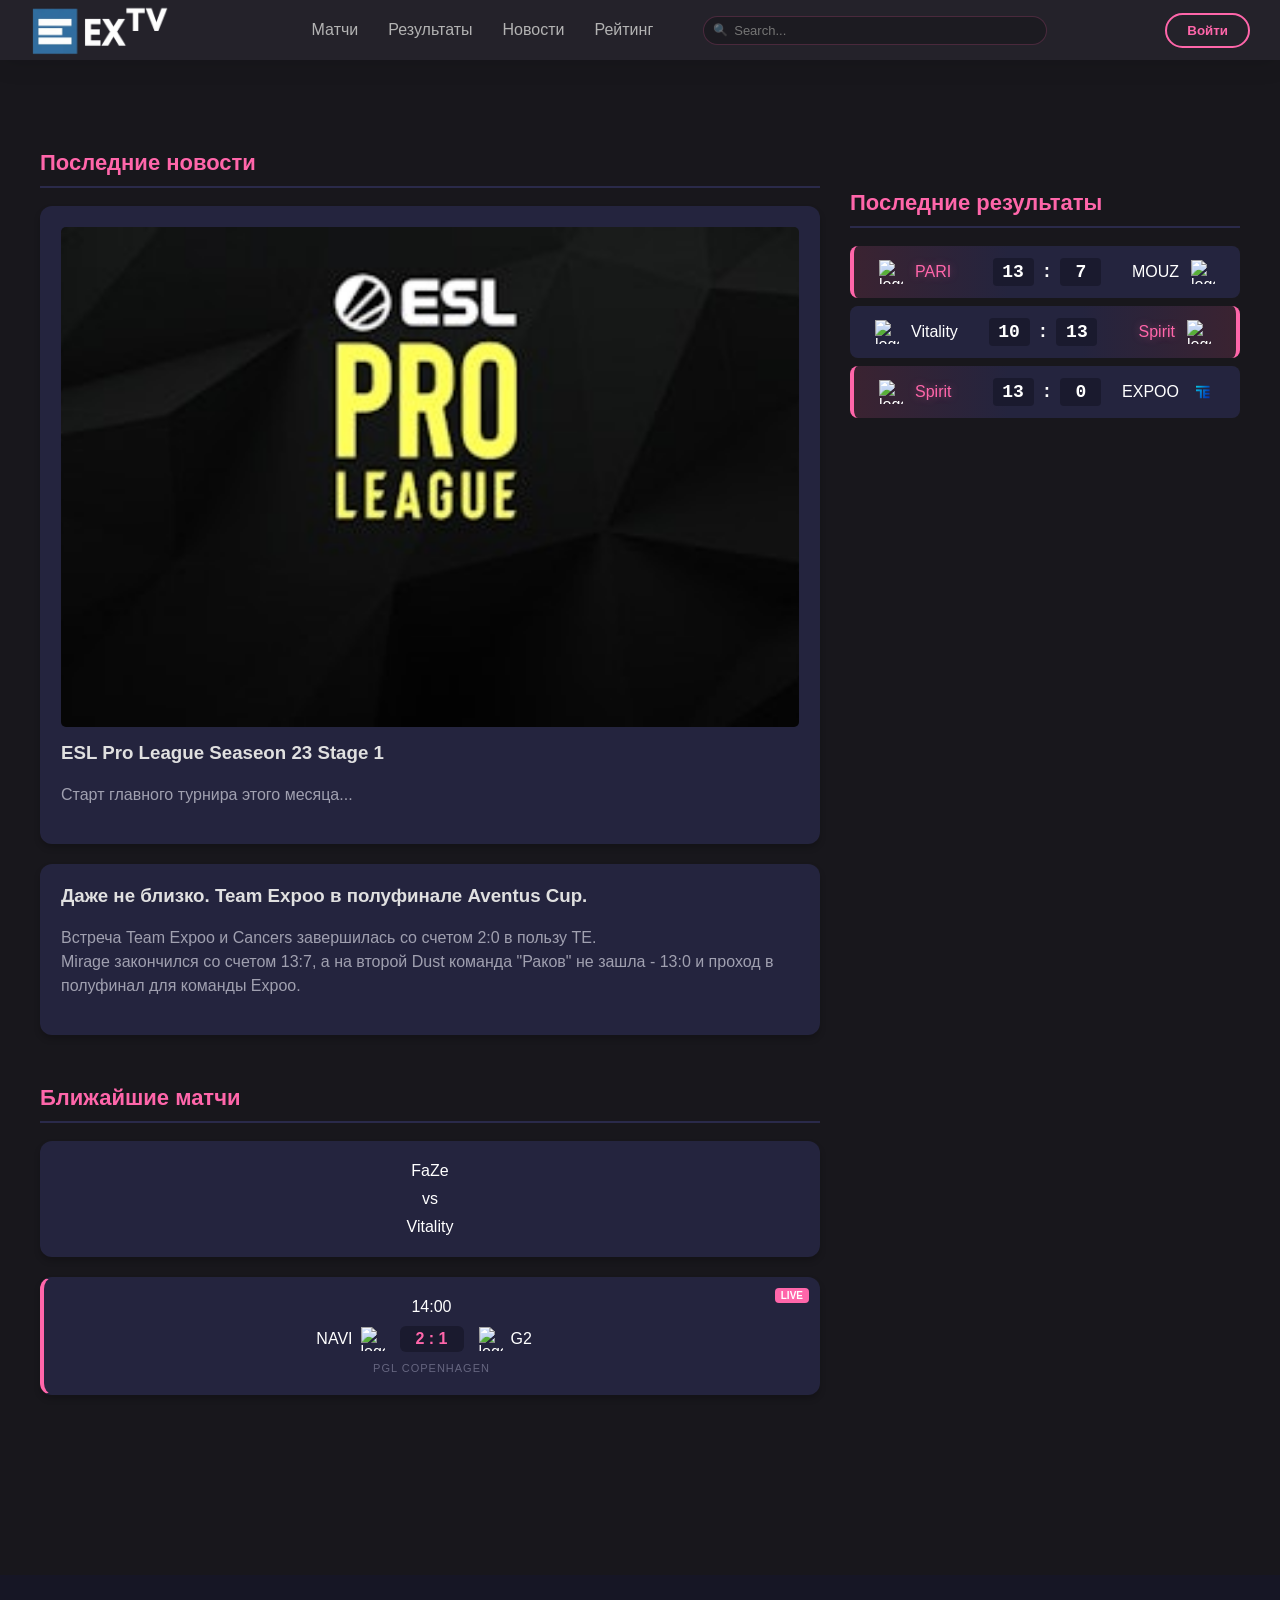
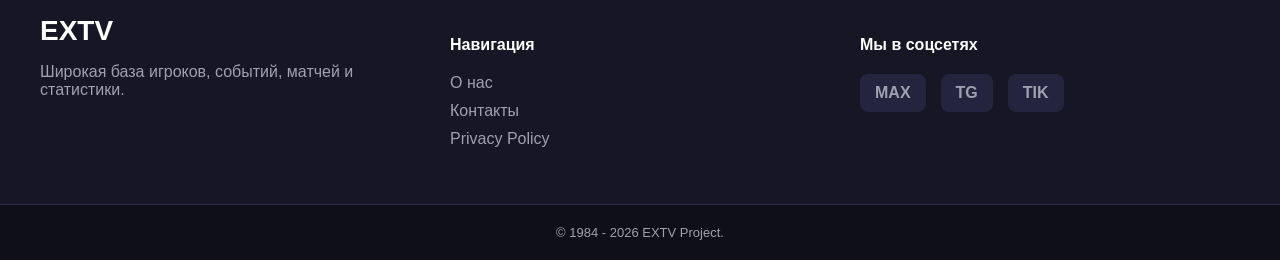
==== index.html @ c011b6b9 "Add files via upload" ====
<!DOCTYPE html>
<html lang="ru">
<head>
    <meta charset="UTF-8">
    <title>EXTV</title>
    <link rel="stylesheet" href="style.css">
    <link rel="shortcut icon" href="images/logo2.png" type="image/x-icon">
</head>
<body>

    <header class="header">
    <div class="header-logo">
        <a href="index.html"><img src="images/logowhite.png" alt="EXTV"></a>
    </div>

    <nav class="header-nav">
        <a href="matches.html">Матчи</a>
        <a href="results.html">Результаты</a>
        <a href="index.html">Новости</a>
        <a href="ranking.html">Рейтинг</a>
        
        <div class="header-search">
            <input type="text" placeholder="Search..." id="globalSearch">
            <span class="search-icon">🔍</span>
        </div>
    </nav>

    <div class="header-profile">
        <button class="login-btn">Войти</button>
    </div>
</header>

    <main class="main-grid">
        
        <section class="content-left">
            <h2>Последние новости</h2>
            
            <div class="news-card">
                <div class="news-image-container">
                    <img src="images/epl23.png" alt="news" class="news-img">
                </div>
                <div class="news-content">
                    <h3>ESL Pro League Seaseon 23 Stage 1</h3> 
                    <p>Старт главного турнира этого месяца...</p>
                </div>
            </div>
            
            <div class="news-card">
                <h3>Даже не близко. Team Expoo в полуфинале Aventus Cup.</h3>
                <p>Встреча Team Expoo и Cancers завершилась со счетом 2:0 в пользу TE. <br>
                    Mirage закончился со счетом 13:7, а на второй Dust команда "Раков" не зашла - 13:0 и проход в полуфинал для команды Expoo.
                </p>
                
            </div>
        </section>

        <section class="results-section">
    <h2>Последние результаты</h2>

    <div class="result-row win-left"> <div class="result-team left">
            <img src="https://img-cdn.hltv.org/teamlogo/MFcDe-M8wfGOUU6x4sRELR.png?ixlib=java-2.1.0&w=100&s=dccd3a3351064dd1ab9afebbed8443a9" alt="logo">
            <span class="team-name">PARI</span>
        </div>

        <div class="result-score">
            <span class="score-box">13</span>
            <span class="score-separator">:</span>
            <span class="score-box">7</span>
        </div>

        <div class="result-team right">
            <span class="team-name">MOUZ</span>
            <img src="https://img-cdn.hltv.org/teamlogo/IejtXpquZnE8KqYPB1LNKw.svg?ixlib=java-2.1.0&s=7fd33b8def053fbfd8fdbb58e3bdcd3c" alt="logo">
        </div>
    </div>

    <div class="result-row win-right">
        <div class="result-team left">
            <img src="https://img-cdn.hltv.org/teamlogo/yeXBldn9w8LZCgdElAenPs.png?ixlib=java-2.1.0&w=100&s=a0731380d1075205aadb30905a49da55" alt="logo">
            <span class="team-name">Vitality</span>
        </div>

        <div class="result-score">
            <span class="score-box">10</span>
            <span class="score-separator">:</span>
            <span class="score-box">13</span>
        </div>

        <div class="result-team right">
            <span class="team-name">Spirit</span>
            <img src="https://img-cdn.hltv.org/teamlogo/ywdn4tmAvXfllLeV2SkkvF.png?ixlib=java-2.1.0&w=100&s=e441b77b1cafbca20ba9f667caca56f4" alt="logo">
        </div>
    </div>

    <div class="result-row win-left"> <div class="result-team left">
            <img src="https://img-cdn.hltv.org/teamlogo/ywdn4tmAvXfllLeV2SkkvF.png?ixlib=java-2.1.0&w=100&s=e441b77b1cafbca20ba9f667caca56f4" alt="logo">
            <span class="team-name">Spirit</span>
        </div>

        <div class="result-score">
            <span class="score-box">13</span>
            <span class="score-separator">:</span>
            <span class="score-box">0</span>
        </div>

        <div class="result-team right">
            <span class="team-name">EXPOO</span>
            <img src="images/expoologo.png" alt="logo">
        </div>
    </div>

        </section>

        <aside class="content-right">
            <h2>Ближайшие матчи</h2>
            
            <div class="match-card">
                <span>FaZe</span>  
                 vs 
                <span>Vitality</span> 
            </div>
            
            <div class="match-card live"> <div class="match-time">14:00</div>
    
    <div class="match-teams">
        <div class="team">
            <span class="team-name">NAVI</span>
            <img src="https://img-cdn.hltv.org/teamlogo/9iMirAi7ArBLNU8p3kqUTZ.svg?ixlib=java-2.1.0&s=4dd8635be16122656093ae9884675d0c" alt="logo"> </div>
        
        <div class="match-score">
            <span>2</span> : <span>1</span>
        </div>
        
        <div class="team">
            <img src="https://img-cdn.hltv.org/teamlogo/zFLwAELOD15BjJSDMMNBWQ.png?ixlib=java-2.1.0&w=100&s=88aeba1564bc27de69fb2302e47e1a7c" alt="logo">
            <span class="team-name">G2</span>
        </div>
    </div>

                <div class="match-event">PGL Copenhagen</div>
            </div>
        </aside>

    </main>

    <footer class="footer">
    <div class="footer-content">
        <div class="footer-section">
            <div class="footer-logo">EXTV</div>
            <p>Широкая база игроков, событий, матчей и статистики.</p>
        </div>

        <div class="footer-section">
            <h4>Навигация</h4>
            <ul>
                <li><a href="#">О нас</a></li>
                <li><a href="#">Контакты</a></li>
                <li><a href="#">Privacy Policy</a></li>
            </ul>
        </div>

        <div class="footer-section">
            <h4>Мы в соцсетях</h4>
            <div class="social-icons">
                <a href="#" class="social-link">MAX</a>
                <a href="https://t.me/ExpooTeam" class="social-link">TG</a>
                <a href="#" class="social-link">TIK</a>
            </div>
        </div>
    </div>

    <div class="footer-bottom">
        &copy; 1984 - 2026 EXTV Project.
    </div>
    </footer>

    <div class="modal-overlay" id="modalOverlay">
        <div class="modal-card">
            <button class="close-modal" id="closeModal">&times;</button>
            <input type="text" placeholder="Логин">
            <input type="password" placeholder="Пароль">
            <button class="login-submit">Войти</button>
        </div>
    </div>

<script src="script.js"></script>
</body>
</html>
---- style.css ----
/* ===================================== */
/* =============== BASE ================ */
/* ===================================== */

body {
    margin: 0;
    font-family: 'Segoe UI', Tahoma, Geneva, Verdana, sans-serif;
    background-color: #18171C; /* Темно-синий/фиолетовый фон */
    color: white;
}

/* ===================================== */
/* ============== LAYOUT ============== */
/* ===================================== */

.header {
    display: flex; /* Говорим: "Выстрой все элементы внутри в один ряд!" */
    justify-content: space-between; /* Говорим: "Растолкай элементы по краям!" (Лого - влево, Навигация - по центру, Профиль - вправо) */
    align-items: center; /* Центрируем элементы по вертикали, чтобы они не прыгали вверх-вниз */
    background-color: #24222A; /* Цвет самой шапки */
    height: 60px; /* Высота шапки */
    padding: 0 30px; /* Внутренние отступы (padding): 0 сверху/снизу, 30px слева/справа */
    box-shadow: 0 4px 25px rgba(0, 0, 0, 0.1); /* Легкая тень снизу для объема */
    position: sticky;
    top: 0;
    z-index: 1000;
    backdrop-filter: blur(10px);
}


/* ===================================== */
/* ============ COMPONENTS ============ */
/* ===================================== */


/* ===================================== */
/* ============= ANIMATIONS =========== */
/* ===================================== */


/* ===================================== */
/* ============ RESPONSIVE ============ */
/* ===================================== */








a {
    text-decoration: none;
}

/* 2. МАГИЯ FLEXBOX ДЛЯ ШАПКИ */


/* 3. Оформление логотипа */
.header-logo {
    font-size: 24px;
    font-weight: bold;
    color: #ff66aa; /* Яркий акцентный цвет, похожий на розовый в osu! */
    cursor: pointer;
}

.header-logo img {
    height: 50px;
    width: auto;
    margin-top: 5px;
}

/* 4. Настраиваем навигацию (ссылки) */
.header-nav {
    display: flex; /* Снова применяем flex, чтобы ссылки встали в ровный ряд */
    gap: 40px; /* gap - потрясающее свойство! Оно задает точное расстояние между элементами */
}

.header-nav a {
    color: #b3b3b3;
    text-decoration: none; /* Убираем подчеркивание */
    font-weight: 500;
    transition: color 0.2s; /* Плавное изменение цвета при наведении */
}

.header-nav a:hover {
    color: white; /* При наведении ссылка становится белой */
}

/* 5. Кнопка входа */
.login-btn {
    background-color: transparent;
    border: 2px solid #ff66aa;
    color: #ff66aa;
    padding: 8px 20px;
    border-radius: 20px; /* Скругляем углы как в osu! */
    font-weight: bold;
    cursor: pointer;
    transition: 0.2s;
}

.login-btn:hover {
    background-color: #ff66aa;
    color: white;
}

/* 1. Настройка глобального контейнера */
.main-grid {
    max-width: 1200px; /* Ограничиваем максимальную ширину сайта, чтобы он не растягивался на огромных мониторах */
    margin: 40px auto; /* 40px отступ сверху и снизу. Значение 'auto' по бокам центрирует весь наш контент на экране! */
    padding: 0 20px; /* Отступы по бокам, чтобы на телефонах текст не прилипал к краям экрана */
    
    /* Включаем GRID */
    display: grid;
    grid-template-columns: 2fr 1fr; /* Левая колонка занимает 2 части пространства, правая - 1 часть */
    gap: 30px; /* Расстояние между колонками */
}

/* 2. Оформление заголовков секций */
h2 {
    color: #ff66aa; /* Тот же цвет, что и в логотипе */
    margin-top: 0;
    border-bottom: 2px solid #2a2a4a; /* Линия под заголовком для красоты */
    padding-bottom: 10px;
    font-size: 22px;
}

/* 3. Оформление карточек в стиле osu! (темные плашки со скругленными углами) */
.news-card, .match-card {
    background-color: #24243e; /* Цвет карточки чуть светлее, чем фон всего сайта */
    border-radius: 12px; /* Приятные скругленные углы */
    padding: 20px;
    margin-bottom: 20px; /* Отступ между карточками */
    box-shadow: 0 4px 6px rgba(0, 0, 0, 0.2); /* Легкая тень для глубины */
    transition: transform 0.2s ease; /* Плавная анимация */
}

/* 4. Эффект при наведении курсора */
.news-card:hover, .match-card:hover {
    transform: translateY(-5px); /* При наведении мышки карточка чуть-чуть "всплывает" вверх */
    background-color: #2a2a4a; /* И становится чуточку светлее */
}

/* 5. Убираем лишние отступы у текста внутри карточек */
.news-card h3 {
    margin-top: 0;
    color: #e0e0e0;
}

.news-card p {
    color: #a0a0b0;
    line-height: 1.5; /* Улучшаем читаемость текста */
}

/* Контейнер всей карточки матча */
.match-card {
    display: flex;
    flex-direction: column; /* Элементы внутри (время, команды, турнир) идут друг под другом */
    gap: 10px;
    align-items: center; /* Центрируем всё содержимое по горизонтали */
    text-align: center;
}

/* Строка с командами — вот тут включаем Flex в ряд */
.match-teams {
    display: flex;
    align-items: center;
    justify-content: center; /* Собираем всё в центре */
    gap: 15px;
    width: 100%;
}

.team {
    display: flex;
    align-items: center;
    gap: 8px;
    flex: 1; /* Магия: левая и правая команды заберут одинаковое количество места */
}

/* Команда слева прижимает текст к правому краю, чтобы быть ближе к счету */
.team:first-child {
    justify-content: flex-end;
}

/* Команда справа прижимает текст к левому краю */
.team:last-child {
    justify-content: flex-start;
}

/* Оформление счета */
.match-score {
    background: #1a1a2e;
    padding: 4px 12px;
    border-radius: 6px;
    font-weight: bold;
    color: #ff66aa;
    min-width: 40px;
}

/* Название турнира мелким шрифтом */
.match-event {
    font-size: 11px;
    color: #666680;
    text-transform: uppercase;
    letter-spacing: 1px;
}

/* СТИЛЬ ДЛЯ LIVE МАТЧА (в стиле osu!) */
.match-card.live {
    border-left: 4px solid #ff66aa; /* Розовая полоска слева */
    position: relative;
}

.match-card.live::after {
    content: "LIVE";
    position: absolute;
    top: 10px;
    right: 10px;
    font-size: 10px;
    background: #ff66aa;
    color: white;
    padding: 2px 6px;
    border-radius: 4px;
    font-weight: bold;
}

.team img, .result-team img, .logoschedule {
    width: 24px;
    height: 24px;
    object-fit: contain;
}

/* Добавь это свойство в .news-card и .match-card, если еще не добавил */
.news-card, .match-card {
    transition: all 0.3s cubic-bezier(0.25, 0.8, 0.25, 1);
    cursor: pointer;
    border: 1px solid transparent; /* Подготовка для рамки */
}

/* При наведении карточка не только поднимается, но и подсвечивается */
.news-card:hover, .match-card:hover {
    border-color: #ff66aa; /* Появляется розовая рамка */
    box-shadow: 0 10px 20px rgba(255, 102, 170, 0.1); /* Розоватое свечение */
}

/* Эффект нажатия (Scale) */
.news-card:active, .match-card:active {
    transform: scale(0.98); /* Карточка слегка "вдавливается" при клике */
}

.results-section {
    margin-top: 40px;
}

.result-row {
    display: flex;
    align-items: center;
    justify-content: center; /* space between */
    gap: 10px;
    background: #24243e;
    padding: 12px 25px;
    margin-bottom: 8px;
    border-radius: 8px;
    position: relative;
    overflow: hidden; /* Важно: чтобы градиент не вылезал за скругленные углы */
}

/* Общие стили для команд в результатах */
.result-team {
    display: flex;
    align-items: center;
    gap: 12px;
    width: 35%; /* Фиксируем ширину, чтобы счет всегда был по центру 35% */
}

.result-team.right {
    justify-content: flex-end;
}

/* Стилизация счета */
.result-score {
    display: flex;
    align-items: center;
    gap: 8px;
    font-family: 'Courier New', Courier, monospace; /* Моноширинный шрифт для цифр */
    font-weight: bold;
    font-size: 18px;
}

.score-box {
    background: #1a1a2e;
    padding: 4px 8px;
    border-radius: 4px;
    min-width: 25px;
    text-align: center;
}

/* МАГИЯ ГРАДИЕНТОВ (Вайб osu!) */

/* Если победила левая команда: мягкий розовый градиент слева */
.result-row.win-left {
    background: linear-gradient(90deg, rgba(255, 102, 170, 0.15) 0%, #24243e 40%);
    border-left: 4px solid #ff66aa;
}

/* Если победила правая: градиент справа */
.result-row.win-right {
    background: linear-gradient(270deg, rgba(255, 102, 170, 0.15) 0%, #24243e 40%);
    border-right: 4px solid #ff66aa;
}

/* Тонкая деталь: подсветим название победителя */
.win-left .result-team.left .team-name,
.win-right .result-team.right .team-name {
    color: #ff66aa;
    text-shadow: 0 0 8px rgba(255, 102, 170, 0.4);
}

/* Если у main есть этот класс, то колонка будет всего одна и на всю ширину */
.main-grid.single-column {
    grid-template-columns: 1fr; 
    max-width: 800px; /* Сделаем список результатов поуже, чтобы он лучше читался */
}

/* Основной контейнер футера */
.footer {
    background-color: #161625; /* Еще темнее, чем основной фон */
    color: #a0a0b0;
    margin-top: 60px; /* Отступ от контента, чтобы футер не прилипал */
    padding-top: 40px;
}

.footer-content {
    max-width: 1200px;
    margin: 0 auto;
    padding: 0 20px 40px 20px;
    display: flex;
    justify-content: space-between;
    flex-wrap: wrap; /* Чтобы на мобилках блоки переносились */
    gap: 30px;
}

.footer-section {
    flex: 1; /* Блоки делят место поровну */
    min-width: 200px;
}

.footer-section h4 {
    color: white;
    margin-bottom: 20px;
}

/* Списки без точек */
.footer-section ul {
    list-style: none;
    padding: 0;
}

.footer-section ul li {
    margin-bottom: 10px;
}

.footer-section a {
    color: #a0a0b0;
    text-decoration: none;
    transition: 0.2s;
}

.footer-section a:hover {
    color: #ff66aa;
}

/* Логотип в футере */
.footer-logo {
    font-size: 28px;
    font-weight: bold;
    color: white;
    margin-bottom: 15px;
}

/* Соцсети в ряд */
.social-icons {
    display: flex;
    gap: 15px;
}

.social-link {
    background: #24243e;
    padding: 10px 15px;
    border-radius: 8px;
    font-weight: bold;
}

/* Самая нижняя полоска */
.footer-bottom {
    background: #0f0f1a;
    text-align: center;
    padding: 20px;
    font-size: 13px;
    border-top: 1px solid #2a2a4a;
}

.modal-overlay {
    position: fixed;
    top: 0; left: 0;
    width: 100%; height: 100%;
    background: rgba(0, 0, 0, 0.7);
    backdrop-filter: blur(5px); /* Размытие заднего фона */
    display: none; /* Скрыто по умолчанию */
    justify-content: center;
    align-items: center;
    z-index: 1000;
}

.modal-card {
    background: #24243e;
    padding: 40px;
    border-radius: 20px;
    width: 300px;
    position: relative;
    text-align: center;
    box-shadow: 0 10px 30px rgba(0,0,0,0.5);
}

.modal-card input {
    width: 100%;
    padding: 12px;
    margin: 10px 0;
    background: #1a1a2e;
    border: 1px solid #333;
    border-radius: 8px;
    color: white;
}

.login-submit {
    background: #ff66aa;
    color: white;
    border: none;
    padding: 12px 30px;
    border-radius: 20px;
    cursor: pointer;
    font-weight: bold;
    margin-top: 15px;
}

/* Контейнер для картинки, чтобы она не вылезала за края при увеличении */
.news-image-container {
    width: 100%;
    height: 500px;
    overflow: hidden;
    border-radius: 5px;
    margin-bottom: 15px;
}

.news-img {
    width: 100%;
    height: 100%;
    object-fit: cover;
    transition: transform 0.5s ease; /* Плавность увеличения */
}

/* Эффект при наведении на ВСЮ карточку */
.news-card:hover .news-img {
    transform: scale(1.1); /* Увеличиваем картинку на 10% */
}

.news-card:hover h3 {
    color: #ff66aa; /* Заголовок розовеет */
    transition: 0.3s;
}

.ranking-table {
    width: 100%;
    border-collapse: collapse; /* Убирает двойные рамки */
    background: #24243e;
    border-radius: 12px;
    overflow: hidden;
    margin-top: 20px;
}

.ranking-table th {
    background: #1a1a2e;
    padding: 15px;
    text-align: left;
    color: #ff66aa;
    text-transform: uppercase;
    font-size: 12px;
}

.ranking-table td {
    padding: 15px;
    border-bottom: 1px solid #1a1a2e;
}

/* Подсветка строки при наведении */
.ranking-table tr:hover {
    background: rgba(255, 102, 170, 0.05);
    cursor: pointer;
}

.rank-pos {
    font-weight: bold;
    color: #a0a0b0;
    width: 50px;
}

.rank-team {
    display: flex;
    align-items: center;
    gap: 10px;
    font-weight: 600;
}

/* Очки выделим жирным */
.rank-points {
    color: white;
    font-weight: bold;
}

.rank-team img {
    width: 30px;
    height: 30px;
    object-fit: contain;
}

/* 1. Верхнее табло */
.match-score-hero {
    background: linear-gradient(180deg, #24243e 0%, #1a1a2e 100%);
    padding: 40px;
    border-radius: 20px;
    display: flex;
    justify-content: space-around;
    align-items: center;
    border-bottom: 4px solid #ff66aa;
    margin-bottom: 30px;
}

.team-logo-big {
    width: 80px;
    height: 80px;
    object-fit: contain;
    filter: drop-shadow(0 0 10px rgba(255, 102, 170, 0.3));
}

.hero-score {
    text-align: center;
}

.score-main {
    font-size: 48px;
    font-weight: 900;
    letter-spacing: 5px;
}

.score-status {
    color: #ff66aa;
    text-transform: uppercase;
    font-size: 12px;
    letter-spacing: 2px;
}

/* 2. Veto (Маленькие аккуратные плашки) */
.veto-list {
    display: flex;
    flex-direction: column;
    gap: 8px;
    margin-top: 20px;
    width: 100%;
}

.veto-item {
    background: #24243e;
    padding: 10px 20px;
    border-radius: 8px;
    font-size: 14px;
    border-left: 3px solid #444;
    width: 100%;        /* Заставляем блок растягиваться на всю ширину родителя */
    box-sizing: border-box; /* Чтобы padding не раздувал ширину больше 100% */
    display: flex;      /* Включаем флекс внутри самого элемента */
    align-items: center;
}

.veto-item.pick { border-left-color: #ff66aa; }
.veto-item.decider { border-left-color: #white; background: #2a2a4a; }

/* 3. Составы (Две колонки) */
.lineups-section {
    display: grid;
    grid-template-columns: 1fr 1fr;
    gap: 20px;
    margin-top: 30px;
}

.player-card {
    background: #24243e;
    padding: 12px 20px;
    margin-bottom: 5px;
    border-radius: 6px;
    display: flex;
    justify-content: space-between;
    align-items: center;
    transition: 0.2s;
}

.player-card:hover {
    background: #ff66aa;
    transform: translateX(5px);
    color: white;
}

.player-card small {
    opacity: 0.7;
    font-family: monospace;
}

.hero-team {
    display: flex;
    flex-direction: column;
    align-items: center;
    gap: 15px; 
}

.header-search {
    position: relative; /* Создаем систему координат для иконки */
    margin: 0 20px;
    flex: 1; /* Поиск заберет всё свободное место в центре */
    max-width: 300px;
}

.header-search input {
    width: 100%;
    background: rgba(255, 255, 255, 0.05); /* Полупрозрачный фон в стиле osu! */
    border: 1px solid rgba(255, 255, 255, 0.1);
    padding: 8px 15px 8px 35px; /* 35px слева, чтобы текст не налезал на иконку */
    border-radius: 20px;
    color: white;
    outline: none;
    transition: all 0.3s ease;
}

/* Эффект при клике на поиск */
.header-search input:focus {
    background: rgba(255, 255, 255, 0.1);
    border-color: #ff66aa;
    box-shadow: 0 0 10px rgba(255, 102, 170, 0.2);
}

.search-icon {
    position: absolute;
    left: 12px;
    top: 50%;
    transform: translateY(-50%); /* Центрируем иконку ровно по вертикали */
    font-size: 14px;
    opacity: 0.5;
    pointer-events: none; /* Чтобы клик по иконке проходил сквозь неё в поле ввода */
}

.player-header-card {
    background: linear-gradient(135deg, #24243e 0%, #1a1a2e 100%);
    border-radius: 25px;
    padding: 40px;
    display: flex;
    justify-content: space-between;
    align-items: center;
    border: 1px solid rgba(255, 102, 170, 0.2);
    box-shadow: 0 20px 40px rgba(0, 0, 0, 0.4);
    gap: 50px;
    margin: 0 auto;
    position: relative; /* Нужно для позиционирования блика */
    overflow: hidden;    /* Чтобы блик не вылетал за границы скругленных углов */
    transition: transform 0.3s ease;
}

.player-header-card:hover {
    transform: translateY(-5px); /* Легкий подъем при наведении */
}

.player-header-card::before {
    content: "";
    position: absolute;
    top: 0;
    left: -150%; /* Прячем блик далеко слева */
    width: 50%;
    height: 100%;
    background: linear-gradient(
        to right, 
        rgba(255, 255, 255, 0) 0%, 
        rgba(255, 255, 255, 0.1) 50%, 
        rgba(255, 255, 255, 0) 100%
    );
    transform: skewX(-25deg); /* Наклоняем полоску света */
    transition: 0.7s;
}

.player-header-card:hover::before {
    left: 150%; /* При наведении прогоняем блик вправо */
}

.player-info-main {
    display: flex;
    align-items: center;
    gap: 30px;
    margin-right: auto;
}

/* Аватар с эффектом свечения */
.player-avatar-container {
    position: relative;
}

.player-avatar {
    width: 150px;
    height: 150px;
    border-radius: 20px;
    object-fit: cover;
    border: 3px solid #ff66aa;
    box-shadow: 0 0 20px rgba(255, 102, 170, 0.3);
}

.player-country-flag {
    position: absolute;
    bottom: -10px;
    right: -10px;
    font-size: 24px;
    
    padding: 5px;
    /* border-radius: 50%; */
}

.player-nickname {
    display: block;
    font-size: 42px;
    font-weight: 900;
    color: white;
    line-height: 1;
    margin: 0;
    padding: 0;
}

.player-real-name {
    color: #a0a0b0;
    font-size: 18px;
    margin-bottom: 5px;
}

/* Сетка статистики справа */
.player-stats-grid {
    display: grid;
    grid-template-columns: repeat(3, 1fr);
    gap: 15px;
}

.stat-item {
    background: rgba(255, 255, 255, 0.03);
    padding: 15px 20px;
    border-radius: 15px;
    text-align: center;
    min-width: 100px;
}

.stat-item.highlight {
    background: rgba(255, 102, 170, 0.1);
    border: 1px solid rgba(255, 102, 170, 0.3);
}

.stat-value {
    display: block;
    font-size: 28px;
    font-weight: bold;
    color: #ff66aa;
}

.stat-label {
    font-size: 12px;
    text-transform: uppercase;
    color: #666680;
    letter-spacing: 1px;
}

.player-link {
    color: white;
}

/* .player-country-flag img {
    width: 26px;
    height: 20px;
} */

.player-team-badge img {
    width: 25px;
    height: 25px;
    object-fit: contain;
} 

.player-titles {
    display: flex;
    flex-direction: column;
    gap: 10px;
    align-items: flex-start;
    text-align: left;
}

.player-team-badge {
    display: flex;
    align-items: center;
    gap: 25px;
    padding: 8px 15px;
    width: max-content;
    white-space: nowrap;
    margin-left: -15px;
}

.player-team-badge span {
    font-weight: 600;
    color: #eeeeee;
}

.player-skills {
    display: flex;
    flex-direction: column;
    gap: 15px;
    min-width: 200px;
}

.skill-bar span {
    font-size: 10px;
    color: #ff66aa;
    font-weight: bold;
    letter-spacing: 1px;
}

.bar-bg {
    background: rgba(255, 255, 255, 0.1);
    height: 6px;
    border-radius: 3px;
    margin-top: 5px;
}

.bar-fill {
    background: #ff66aa;
    height: 100%;
    border-radius: 3px;
    box-shadow: 0 0 10px #ff66aa;
    /* Анимация заполнения при загрузке */
    animation: fill-bar 1.5s ease-out;
}

@keyframes fill-bar {
    from { width: 0; }
}

/* Группируем правую сторону в колонку */
.player-right-side {
    display: flex;
    flex-direction: column;
    gap: 25px;
    align-items: flex-end; /* Все цифры и полоски ровно по правому краю */
}

/* Уточняем поведение левой части */
.player-info-main {
    display: flex;
    align-items: center;
    gap: 30px;
    flex: 1; /* Заставляет левую часть забирать свободное место, центрируя карточку визуально */
}

/* Фиксируем ширину скиллов, чтобы они не растягивались */
.player-skills {
    width: 250px;
}

/* Вместо <br> используем нормальный отступ у main */
.main-grid {
    padding-top: 50px;
    padding-bottom: 100px; /* Это создаст пустоту перед футером автоматически */
}

.player-achievements {
    margin-top: 40px;
    background: rgba(255, 255, 255, 0.02);
    padding: 20px 30px;
    border-radius: 15px;
}

.player-achievements h3 {
    font-size: 16px;
    text-transform: uppercase;
    color: #666680;
    margin-bottom: 20px;
}

.trophy-list {
    display: flex;
    gap: 25px;
}

.trophy-item {
    position: relative;
    display: flex;
    flex-direction: column;
    align-items: center;
    transition: 0.3s;
    cursor: help;
}

.trophy-item img {
    width: 40px;
    filter: drop-shadow(0 0 10px rgba(255, 215, 0, 0.2)); /* Золотистое свечение */
}

.trophy-item:hover {
    transform: scale(1.1);
}

.trophy-count {
    font-size: 10px;
    background: #ff66aa;
    color: white;
    padding: 2px 6px;
    border-radius: 10px;
    position: absolute;
    top: -5px;
    right: -10px;
    font-weight: bold;
} 

.trophy-item.mvp img {
    filter: drop-shadow(0 0 10px rgba(255, 102, 170, 0.4));
}

/* 1. Базовая настройка родителя (убедись, что у .trophy-item это есть) */
.trophy-item {
    position: relative; /* Чтобы подсказка позиционировалась ОТНОСИТЕЛЬНО медали */
    cursor: help;
}

/* 2. Само всплывающее окно (псевдоэлемент ::after) */
.trophy-item::after {
    content: attr(data-title); /* ВАЖНО: берем текст из атрибута data-title */
    position: absolute;
    bottom: 150%; /* Показываем НАД медалью */
    left: 50%;
    transform: translateX(-50%) translateY(10px); /* Центрируем и чуть сдвигаем вниз для анимации */
    
    /* Стили окна */
    background: rgba(20, 20, 35, 0.95);
    color: #eeeeee;
    padding: 10px 15px;
    border-radius: 8px;
    font-size: 12px;
    line-height: 1.6;
    white-space: pre-wrap; /* ВАЖНО: заставляет &#10; работать как перенос строки */
    width: max-content; /* Ширина по контенту */
    max-width: 250px; /* Но не шире 250px */
    z-index: 100;
    
    /* Оформление (в стиле osu!/glassmorphism) */
    border: 1px solid rgba(255, 102, 170, 0.3);
    box-shadow: 0 10px 20px rgba(0, 0, 0, 0.5);
    backdrop-filter: blur(5px);
    
    /* Изначально скрыто */
    opacity: 0;
    visibility: hidden;
    transition: 0.3s ease; /* Плавное появление */
}

/* 3. Маленький треугольник-стрелочка (псевдоэлемент ::before) */
.trophy-item::before {
    content: "";
    position: absolute;
    bottom: 150%; /* Так же НАД медалью */
    left: 50%;
    transform: translateX(-50%) translateY(10px);
    margin-bottom: -10px; /* Сдвигаем вниз, чтобы он торчал из окна */
    
    /* Рисуем треугольник на CSS */
    border-width: 5px;
    border-style: solid;
    border-color: rgba(255, 102, 170, 0.3) transparent transparent transparent; /* Цвет только у верхней грани */
    
    /* Изначально скрыто */
    opacity: 0;
    visibility: hidden;
    transition: 0.3s ease;
    z-index: 101;
}

/* 4. Эффект при наведении (HOVER) */
.trophy-item:hover::after,
.trophy-item:hover::before {
    opacity: 1;
    visibility: visible;
    transform: translateX(-50%) translateY(0); /* Сдвигаем в финальную позицию (эффект "всплытия") */
}

.table-wrapper {
overflow-x: auto;
}

/* Обновляем контейнер навигации, чтобы поиск влез */
.header-nav {
    display: flex;
    align-items: center;
    gap: 30px;
    flex: 1; /* Занимает всё свободное пространство между лого и кнопкой */
    justify-content: center; /* Центрирует ссылки и поиск */
}

.header-search {
    position: relative;
    width: 200px; /* Фиксированная ширина, чтобы не сдвигала меню */
    transition: width 0.3s ease; /* Плавно расширяется при фокусе */
}

.header-search input {
    width: 100%;
    background: rgba(0, 0, 0, 0.2); /* Темный фон в стиле osu! */
    border: 1px solid rgba(255, 102, 170, 0.2);
    padding: 6px 12px 6px 30px;
    border-radius: 15px;
    color: white;
    font-size: 13px;
    outline: none;
    transition: all 0.3s;
}

/* Эффект при клике на поиск */
.header-search input:focus {
    width: 250px; /* Поиск чуть удлиняется при наборе */
    border-color: #ff66aa;
    background: rgba(0, 0, 0, 0.4);
    box-shadow: 0 0 10px rgba(255, 102, 170, 0.2);
}

.search-icon {
    position: absolute;
    left: 10px;
    top: 50%;
    transform: translateY(-50%);
    font-size: 12px;
    opacity: 0.5;
    pointer-events: none;
}

/* Чтобы на маленьких экранах поиск не ломал шапку */
@media (max-width: 900px) {
    .header-search {
        width: 40px; /* Оставляем только иконку на планшетах */
    }
    .header-search input {
        padding-left: 30px;
    }
    .header-search input:focus {
        width: 150px;
    }
}
































/* Когда ширина экрана становится меньше 900 пикселей... */
@media (max-width: 900px) {
    
    /* 1. Превращаем 2 колонки в одну */
    .main-grid {
        grid-template-columns: 1fr; /* Теперь всё контент занимает всю ширину */
        margin: 20px auto;
    }

    /* 2. Меняем порядок: пусть матчи (aside) будут ВЫШЕ новостей на мобилках */
    .content-right {
        order: -1; /* Магия гридов: отрицательный order выкидывает блок в начало */
    }

    /* 3. Немного подправим шапку, чтобы она не теснилась */
    .header {
        flex-direction: column; /* Складываем лого, меню и кнопку друг под друга */
        height: auto; /* Убираем фиксированную высоту */
        padding: 15px;
        gap: 15px;
    }

    .header-nav {
        gap: 15px;
        font-size: 14px;
    }
}
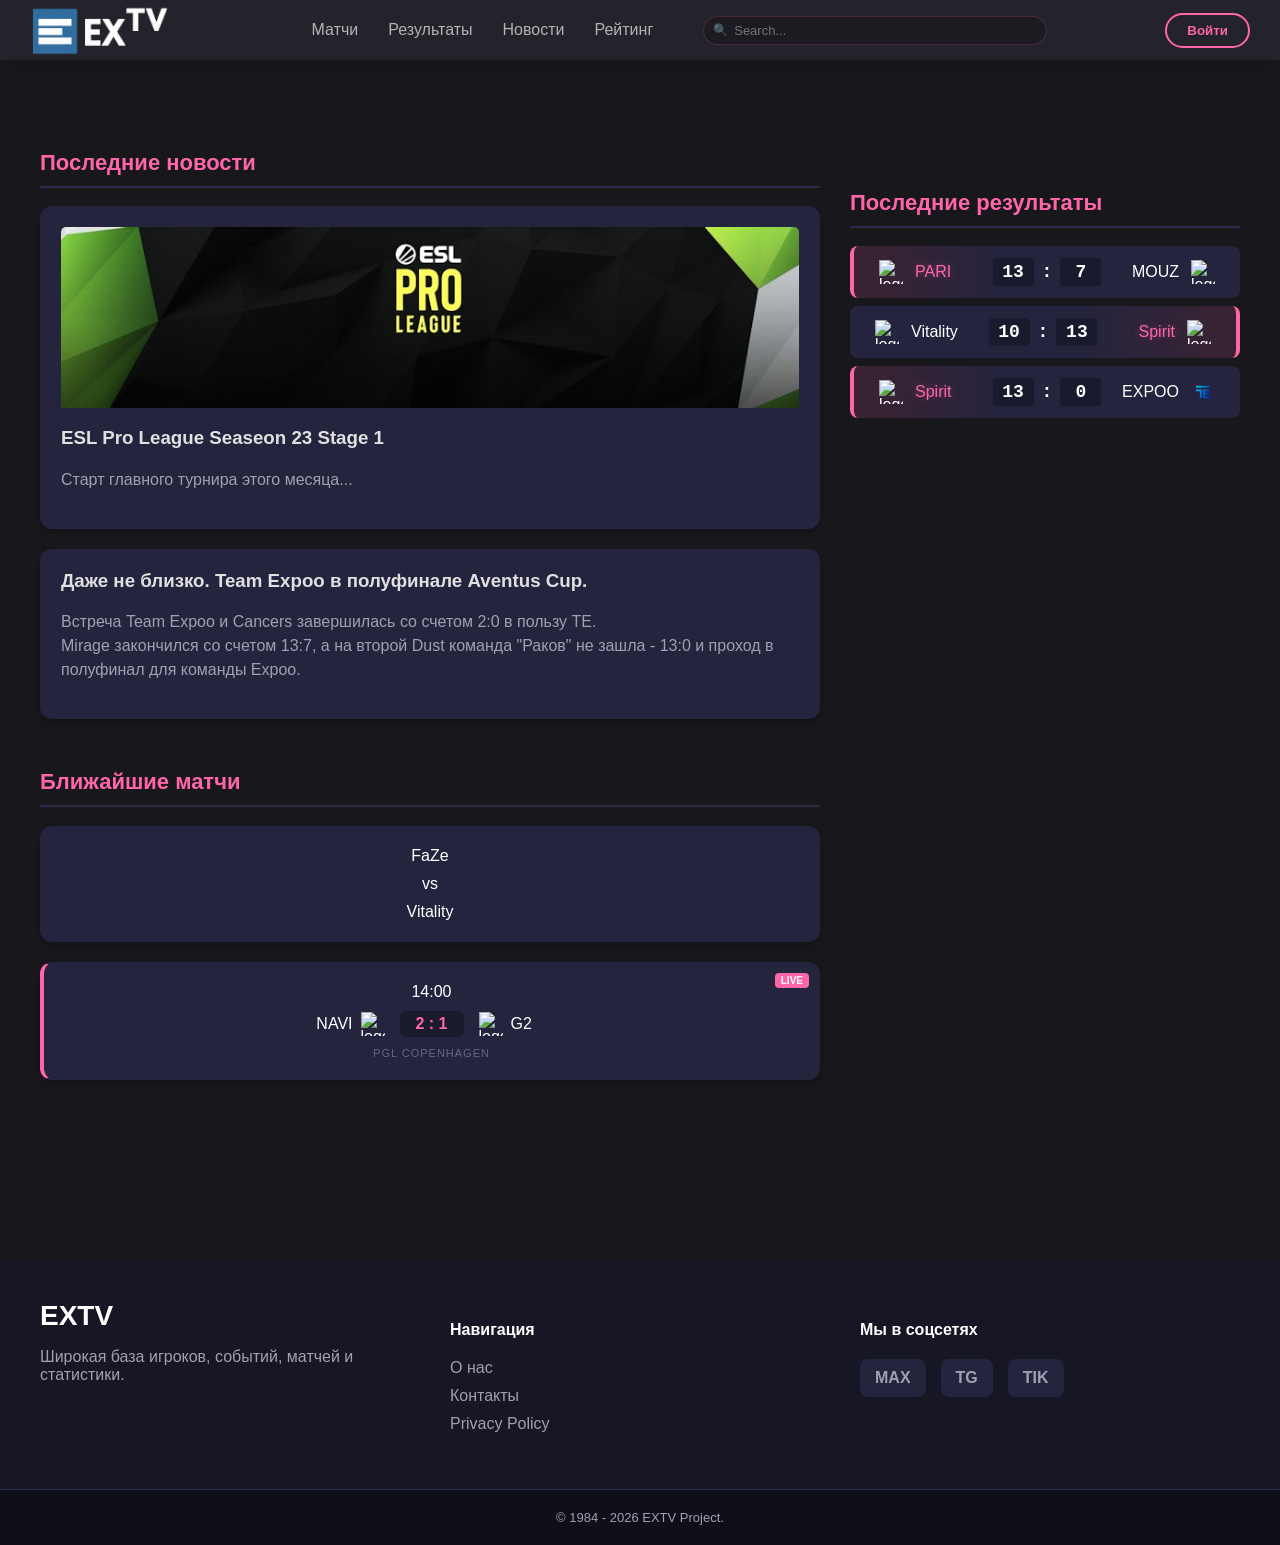
==== commit 566da7a2: "Fix HTML structure and add viewport meta tag" ====
--- a/index.html
+++ b/index.html
@@ -2,6 +2,7 @@
 <html lang="ru">
 <head>
     <meta charset="UTF-8">
+    <meta name="viewport" content="width=device-width, initial-scale=1.0">
     <title>EXTV</title>
     <link rel="stylesheet" href="style.css">
     <link rel="shortcut icon" href="images/logo2.png" type="image/x-icon">
@@ -185,4 +186,5 @@
 
 <script src="script.js"></script>
 </body>
-</html>+
+</html>
--- a/style.css
+++ b/style.css
@@ -446,7 +446,7 @@
 /* Контейнер для картинки, чтобы она не вылезала за края при увеличении */
 .news-image-container {
     width: 100%;
-    height: 500px;
+    height: 100%;
     overflow: hidden;
     border-radius: 5px;
     margin-bottom: 15px;
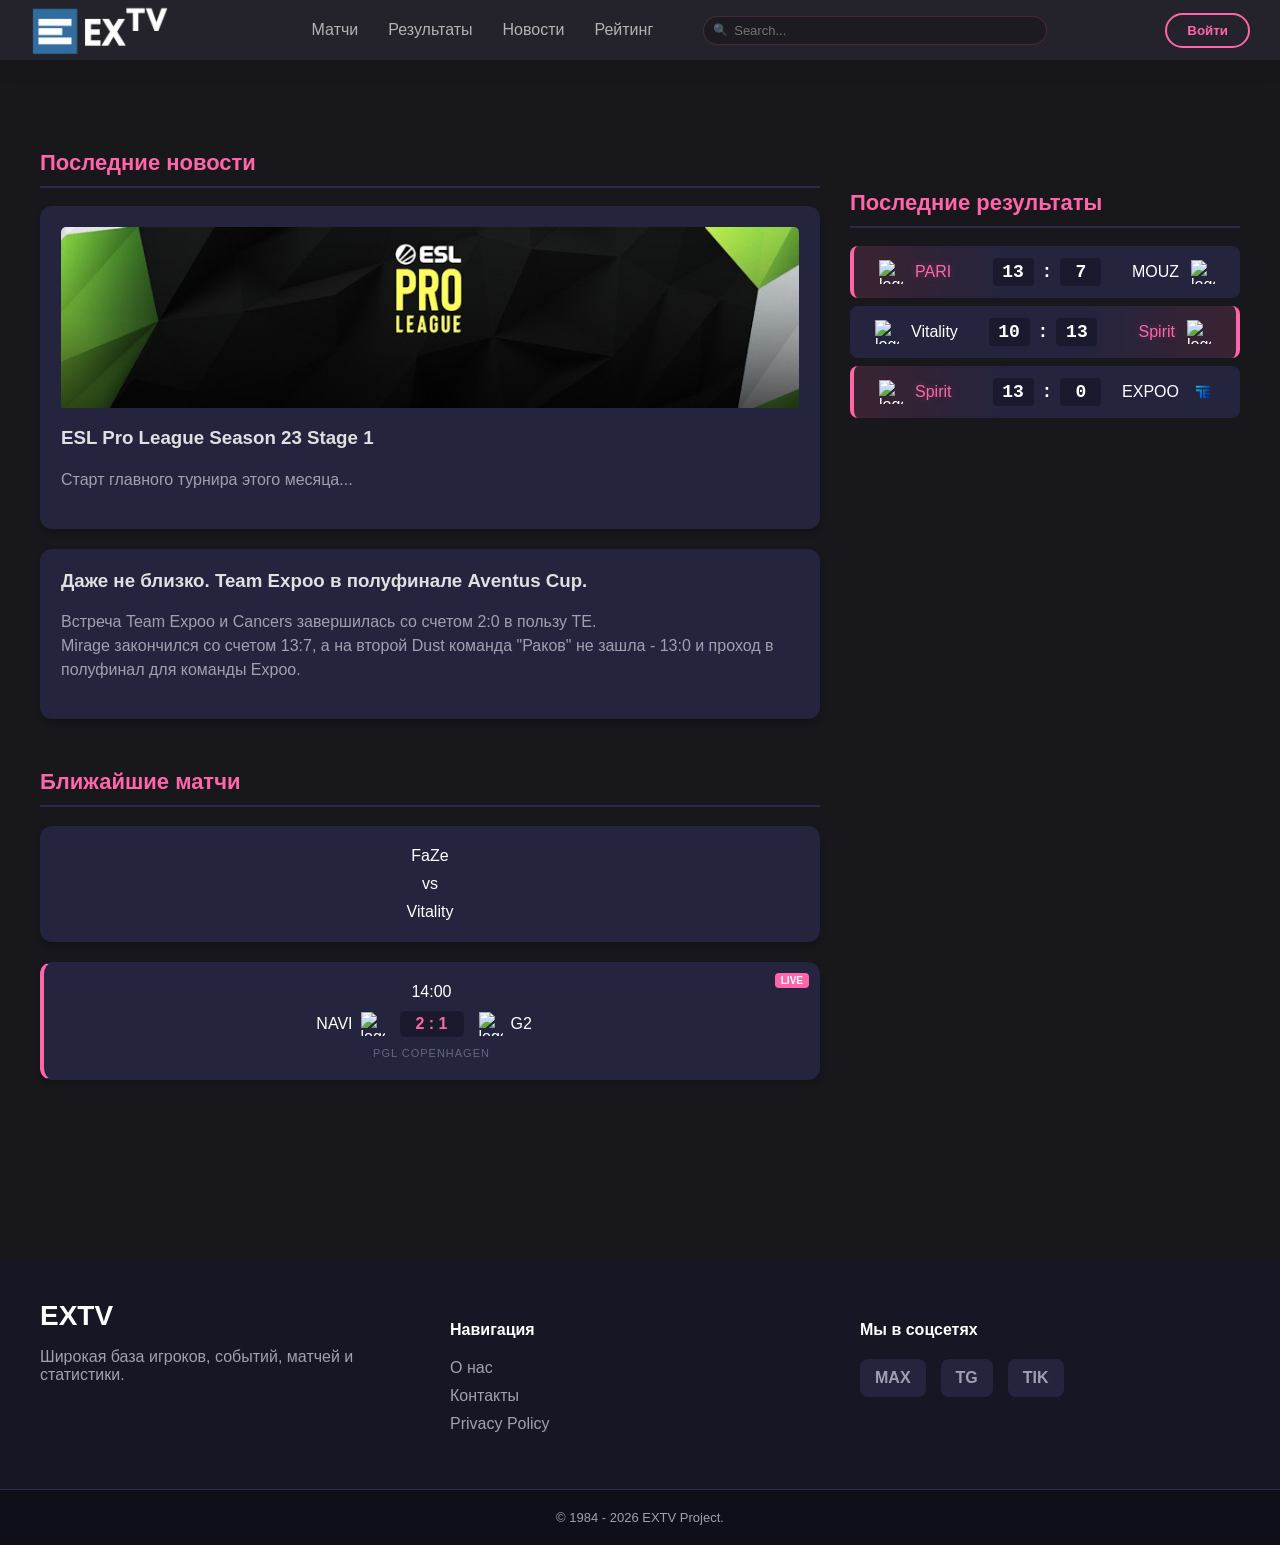
==== commit 45516bef: "Add files via upload" ====
--- a/index.html
+++ b/index.html
@@ -2,10 +2,9 @@
 <html lang="ru">
 <head>
     <meta charset="UTF-8">
-    <meta name="viewport" content="width=device-width, initial-scale=1.0">
-    <title>EXTV</title>
+    <title>Counter-Strike News | EXTV</title>
     <link rel="stylesheet" href="style.css">
-    <link rel="shortcut icon" href="images/logo2.png" type="image/x-icon">
+    <link rel="shortcut icon" href="images/logo4.png" type="image/x-icon">
 </head>
 <body>
 
@@ -41,7 +40,7 @@
                     <img src="images/epl23.png" alt="news" class="news-img">
                 </div>
                 <div class="news-content">
-                    <h3>ESL Pro League Seaseon 23 Stage 1</h3> 
+                    <h3>ESL Pro League Season 23 Stage 1</h3> 
                     <p>Старт главного турнира этого месяца...</p>
                 </div>
             </div>
@@ -178,13 +177,12 @@
     <div class="modal-overlay" id="modalOverlay">
         <div class="modal-card">
             <button class="close-modal" id="closeModal">&times;</button>
-            <input type="text" placeholder="Логин">
-            <input type="password" placeholder="Пароль">
+            <input type="text" placeholder="Логин" aria-label="Введите логин">
+            <input type="password" placeholder="Пароль" aria-label="Введите пароль">
             <button class="login-submit">Войти</button>
         </div>
     </div>
 
 <script src="script.js"></script>
 </body>
-
-</html>
+</html>
--- a/style.css
+++ b/style.css
@@ -1,66 +1,144 @@
-/* ===================================== */
-/* =============== BASE ================ */
-/* ===================================== */
-
+/*
+ * =============================================
+ * EXTV - Main Stylesheet
+ * =============================================
+ * Проект: Киберспортивный портал EXTV
+ * Стиль: osu! inspired
+ * 
+ * ОГЛАВЛЕНИЕ:
+ * 1. CSS Variables (Переменные)
+ * 2. Base (Базовые стили)
+ * 3. Layout (Макет)
+ * 4. Header (Шапка)
+ * 5. Navigation & Search (Навигация и поиск)
+ * 6. Main Grid (Основная сетка)
+ * 7. Components (Компоненты)
+ *    - Cards (Карточки)
+ *    - Match Cards (Карточки матчей)
+ *    - Results (Результаты)
+ *    - Tables (Таблицы)
+ * 8. Pages (Страницы)
+ *    - Player Page (Страница игрока)
+ *    - Match Hero (Табло матча)
+ * 9. Footer (Подвал)
+ * 10. Modal (Модальное окно)
+ * 11. Animations (Анимации)
+ * 12. Responsive (Адаптация)
+ * =============================================
+ */
+
+/* ============================================= */
+/* 1. CSS VARIABLES (ПЕРЕМЕННЫЕ)                 */
+/* ============================================= */
+:root {
+    /* Цвета фона */
+    --bg-dark: #18171C;
+    --bg-secondary: #24222A;
+    --bg-card: #24243e;
+    --bg-card-hover: #2a2a4a;
+    --bg-dark-deep: #1a1a2e;
+    --bg-footer: #161625;
+    --bg-footer-deep: #0f0f1a;
+    
+    /* Акцентные цвета */
+    --accent: #ff66aa;
+    --accent-rgba: rgba(255, 102, 170, 0.1);
+    --accent-rgba-strong: rgba(255, 102, 170, 0.15);
+    --accent-glow: rgba(255, 102, 170, 0.3);
+    
+    /* Текст */
+    --text-primary: #ffffff;
+    --text-secondary: #a0a0b0;
+    --text-muted: #666680;
+    --text-gray: #b3b3b3;
+    --text-eerie: #e0e0e0;
+    --text-eeeeee: #eeeeee;
+    
+    /* Границы */
+    --border-color: #2a2a4a;
+    --border-light: rgba(255, 255, 255, 0.1);
+    --border-accent: rgba(255, 102, 170, 0.2);
+    
+    /* Размеры */
+    --header-height: 60px;
+    --max-width: 1200px;
+    --max-width-single: 800px;
+    
+    /* Отступы */
+    --spacing-xs: 5px;
+    --spacing-sm: 10px;
+    --spacing-md: 20px;
+    --spacing-lg: 30px;
+    --spacing-xl: 40px;
+    --spacing-xxl: 60px;
+    
+    /* Радиусы */
+    --radius-sm: 4px;
+    --radius-md: 8px;
+    --radius-lg: 12px;
+    --radius-xl: 20px;
+    --radius-xxl: 25px;
+    
+    /* Переходы */
+    --transition-fast: 0.2s;
+    --transition-normal: 0.3s;
+    --transition-slow: 0.5s;
+}
+
+/* ============================================= */
+/* 2. BASE (БАЗОВЫЕ СТИЛИ)                       */
+/* ============================================= */
 body {
     margin: 0;
     font-family: 'Segoe UI', Tahoma, Geneva, Verdana, sans-serif;
-    background-color: #18171C; /* Темно-синий/фиолетовый фон */
-    color: white;
-}
-
-/* ===================================== */
-/* ============== LAYOUT ============== */
-/* ===================================== */
-
+    background-color: var(--bg-dark);
+    color: var(--text-primary);
+}
+
+a {
+    text-decoration: none;
+}
+
+/* ============================================= */
+/* 3. LAYOUT (МАКЕТ)                             */
+/* ============================================= */
+.main-grid {
+    max-width: var(--max-width);
+    margin: 40px auto;
+    padding: 0 20px;
+    display: grid;
+    grid-template-columns: 2fr 1fr;
+    gap: var(--spacing-lg);
+    padding-top: 50px;
+    padding-bottom: 100px;
+}
+
+.main-grid.single-column {
+    grid-template-columns: 1fr;
+    max-width: var(--max-width-single);
+}
+
+/* ============================================= */
+/* 4. HEADER (ШАПКА)                             */
+/* ============================================= */
 .header {
-    display: flex; /* Говорим: "Выстрой все элементы внутри в один ряд!" */
-    justify-content: space-between; /* Говорим: "Растолкай элементы по краям!" (Лого - влево, Навигация - по центру, Профиль - вправо) */
-    align-items: center; /* Центрируем элементы по вертикали, чтобы они не прыгали вверх-вниз */
-    background-color: #24222A; /* Цвет самой шапки */
-    height: 60px; /* Высота шапки */
-    padding: 0 30px; /* Внутренние отступы (padding): 0 сверху/снизу, 30px слева/справа */
-    box-shadow: 0 4px 25px rgba(0, 0, 0, 0.1); /* Легкая тень снизу для объема */
+    display: flex;
+    justify-content: space-between;
+    align-items: center;
+    background-color: var(--bg-secondary);
+    height: var(--header-height);
+    padding: 0 30px;
+    box-shadow: 0 4px 25px rgba(0, 0, 0, 0.1);
     position: sticky;
     top: 0;
     z-index: 1000;
     backdrop-filter: blur(10px);
 }
 
-
-/* ===================================== */
-/* ============ COMPONENTS ============ */
-/* ===================================== */
-
-
-/* ===================================== */
-/* ============= ANIMATIONS =========== */
-/* ===================================== */
-
-
-/* ===================================== */
-/* ============ RESPONSIVE ============ */
-/* ===================================== */
-
-
-
-
-
-
-
-
-a {
-    text-decoration: none;
-}
-
-/* 2. МАГИЯ FLEXBOX ДЛЯ ШАПКИ */
-
-
-/* 3. Оформление логотипа */
 .header-logo {
     font-size: 24px;
     font-weight: bold;
-    color: #ff66aa; /* Яркий акцентный цвет, похожий на розовый в osu! */
+    color: var(--accent);
     cursor: pointer;
 }
 
@@ -70,968 +148,54 @@
     margin-top: 5px;
 }
 
-/* 4. Настраиваем навигацию (ссылки) */
+/* ============================================= */
+/* 5. NAVIGATION & SEARCH                        */
+/* ============================================= */
 .header-nav {
-    display: flex; /* Снова применяем flex, чтобы ссылки встали в ровный ряд */
-    gap: 40px; /* gap - потрясающее свойство! Оно задает точное расстояние между элементами */
+    display: flex;
+    align-items: center;
+    gap: 30px;
+    flex: 1;
+    justify-content: center;
 }
 
 .header-nav a {
-    color: #b3b3b3;
-    text-decoration: none; /* Убираем подчеркивание */
+    color: var(--text-gray);
+    text-decoration: none;
     font-weight: 500;
-    transition: color 0.2s; /* Плавное изменение цвета при наведении */
+    transition: color var(--transition-fast);
 }
 
 .header-nav a:hover {
-    color: white; /* При наведении ссылка становится белой */
-}
-
-/* 5. Кнопка входа */
-.login-btn {
-    background-color: transparent;
-    border: 2px solid #ff66aa;
-    color: #ff66aa;
-    padding: 8px 20px;
-    border-radius: 20px; /* Скругляем углы как в osu! */
-    font-weight: bold;
-    cursor: pointer;
-    transition: 0.2s;
-}
-
-.login-btn:hover {
-    background-color: #ff66aa;
-    color: white;
-}
-
-/* 1. Настройка глобального контейнера */
-.main-grid {
-    max-width: 1200px; /* Ограничиваем максимальную ширину сайта, чтобы он не растягивался на огромных мониторах */
-    margin: 40px auto; /* 40px отступ сверху и снизу. Значение 'auto' по бокам центрирует весь наш контент на экране! */
-    padding: 0 20px; /* Отступы по бокам, чтобы на телефонах текст не прилипал к краям экрана */
-    
-    /* Включаем GRID */
-    display: grid;
-    grid-template-columns: 2fr 1fr; /* Левая колонка занимает 2 части пространства, правая - 1 часть */
-    gap: 30px; /* Расстояние между колонками */
-}
-
-/* 2. Оформление заголовков секций */
-h2 {
-    color: #ff66aa; /* Тот же цвет, что и в логотипе */
-    margin-top: 0;
-    border-bottom: 2px solid #2a2a4a; /* Линия под заголовком для красоты */
-    padding-bottom: 10px;
-    font-size: 22px;
-}
-
-/* 3. Оформление карточек в стиле osu! (темные плашки со скругленными углами) */
-.news-card, .match-card {
-    background-color: #24243e; /* Цвет карточки чуть светлее, чем фон всего сайта */
-    border-radius: 12px; /* Приятные скругленные углы */
-    padding: 20px;
-    margin-bottom: 20px; /* Отступ между карточками */
-    box-shadow: 0 4px 6px rgba(0, 0, 0, 0.2); /* Легкая тень для глубины */
-    transition: transform 0.2s ease; /* Плавная анимация */
-}
-
-/* 4. Эффект при наведении курсора */
-.news-card:hover, .match-card:hover {
-    transform: translateY(-5px); /* При наведении мышки карточка чуть-чуть "всплывает" вверх */
-    background-color: #2a2a4a; /* И становится чуточку светлее */
-}
-
-/* 5. Убираем лишние отступы у текста внутри карточек */
-.news-card h3 {
-    margin-top: 0;
-    color: #e0e0e0;
-}
-
-.news-card p {
-    color: #a0a0b0;
-    line-height: 1.5; /* Улучшаем читаемость текста */
-}
-
-/* Контейнер всей карточки матча */
-.match-card {
-    display: flex;
-    flex-direction: column; /* Элементы внутри (время, команды, турнир) идут друг под другом */
-    gap: 10px;
-    align-items: center; /* Центрируем всё содержимое по горизонтали */
-    text-align: center;
-}
-
-/* Строка с командами — вот тут включаем Flex в ряд */
-.match-teams {
-    display: flex;
-    align-items: center;
-    justify-content: center; /* Собираем всё в центре */
-    gap: 15px;
-    width: 100%;
-}
-
-.team {
-    display: flex;
-    align-items: center;
-    gap: 8px;
-    flex: 1; /* Магия: левая и правая команды заберут одинаковое количество места */
-}
-
-/* Команда слева прижимает текст к правому краю, чтобы быть ближе к счету */
-.team:first-child {
-    justify-content: flex-end;
-}
-
-/* Команда справа прижимает текст к левому краю */
-.team:last-child {
-    justify-content: flex-start;
-}
-
-/* Оформление счета */
-.match-score {
-    background: #1a1a2e;
-    padding: 4px 12px;
-    border-radius: 6px;
-    font-weight: bold;
-    color: #ff66aa;
-    min-width: 40px;
-}
-
-/* Название турнира мелким шрифтом */
-.match-event {
-    font-size: 11px;
-    color: #666680;
-    text-transform: uppercase;
-    letter-spacing: 1px;
-}
-
-/* СТИЛЬ ДЛЯ LIVE МАТЧА (в стиле osu!) */
-.match-card.live {
-    border-left: 4px solid #ff66aa; /* Розовая полоска слева */
+    color: var(--text-primary);
+}
+
+.header-search {
     position: relative;
-}
-
-.match-card.live::after {
-    content: "LIVE";
-    position: absolute;
-    top: 10px;
-    right: 10px;
-    font-size: 10px;
-    background: #ff66aa;
-    color: white;
-    padding: 2px 6px;
-    border-radius: 4px;
-    font-weight: bold;
-}
-
-.team img, .result-team img, .logoschedule {
-    width: 24px;
-    height: 24px;
-    object-fit: contain;
-}
-
-/* Добавь это свойство в .news-card и .match-card, если еще не добавил */
-.news-card, .match-card {
-    transition: all 0.3s cubic-bezier(0.25, 0.8, 0.25, 1);
-    cursor: pointer;
-    border: 1px solid transparent; /* Подготовка для рамки */
-}
-
-/* При наведении карточка не только поднимается, но и подсвечивается */
-.news-card:hover, .match-card:hover {
-    border-color: #ff66aa; /* Появляется розовая рамка */
-    box-shadow: 0 10px 20px rgba(255, 102, 170, 0.1); /* Розоватое свечение */
-}
-
-/* Эффект нажатия (Scale) */
-.news-card:active, .match-card:active {
-    transform: scale(0.98); /* Карточка слегка "вдавливается" при клике */
-}
-
-.results-section {
-    margin-top: 40px;
-}
-
-.result-row {
-    display: flex;
-    align-items: center;
-    justify-content: center; /* space between */
-    gap: 10px;
-    background: #24243e;
-    padding: 12px 25px;
-    margin-bottom: 8px;
-    border-radius: 8px;
-    position: relative;
-    overflow: hidden; /* Важно: чтобы градиент не вылезал за скругленные углы */
-}
-
-/* Общие стили для команд в результатах */
-.result-team {
-    display: flex;
-    align-items: center;
-    gap: 12px;
-    width: 35%; /* Фиксируем ширину, чтобы счет всегда был по центру 35% */
-}
-
-.result-team.right {
-    justify-content: flex-end;
-}
-
-/* Стилизация счета */
-.result-score {
-    display: flex;
-    align-items: center;
-    gap: 8px;
-    font-family: 'Courier New', Courier, monospace; /* Моноширинный шрифт для цифр */
-    font-weight: bold;
-    font-size: 18px;
-}
-
-.score-box {
-    background: #1a1a2e;
-    padding: 4px 8px;
-    border-radius: 4px;
-    min-width: 25px;
-    text-align: center;
-}
-
-/* МАГИЯ ГРАДИЕНТОВ (Вайб osu!) */
-
-/* Если победила левая команда: мягкий розовый градиент слева */
-.result-row.win-left {
-    background: linear-gradient(90deg, rgba(255, 102, 170, 0.15) 0%, #24243e 40%);
-    border-left: 4px solid #ff66aa;
-}
-
-/* Если победила правая: градиент справа */
-.result-row.win-right {
-    background: linear-gradient(270deg, rgba(255, 102, 170, 0.15) 0%, #24243e 40%);
-    border-right: 4px solid #ff66aa;
-}
-
-/* Тонкая деталь: подсветим название победителя */
-.win-left .result-team.left .team-name,
-.win-right .result-team.right .team-name {
-    color: #ff66aa;
-    text-shadow: 0 0 8px rgba(255, 102, 170, 0.4);
-}
-
-/* Если у main есть этот класс, то колонка будет всего одна и на всю ширину */
-.main-grid.single-column {
-    grid-template-columns: 1fr; 
-    max-width: 800px; /* Сделаем список результатов поуже, чтобы он лучше читался */
-}
-
-/* Основной контейнер футера */
-.footer {
-    background-color: #161625; /* Еще темнее, чем основной фон */
-    color: #a0a0b0;
-    margin-top: 60px; /* Отступ от контента, чтобы футер не прилипал */
-    padding-top: 40px;
-}
-
-.footer-content {
-    max-width: 1200px;
-    margin: 0 auto;
-    padding: 0 20px 40px 20px;
-    display: flex;
-    justify-content: space-between;
-    flex-wrap: wrap; /* Чтобы на мобилках блоки переносились */
-    gap: 30px;
-}
-
-.footer-section {
-    flex: 1; /* Блоки делят место поровну */
-    min-width: 200px;
-}
-
-.footer-section h4 {
-    color: white;
-    margin-bottom: 20px;
-}
-
-/* Списки без точек */
-.footer-section ul {
-    list-style: none;
-    padding: 0;
-}
-
-.footer-section ul li {
-    margin-bottom: 10px;
-}
-
-.footer-section a {
-    color: #a0a0b0;
-    text-decoration: none;
-    transition: 0.2s;
-}
-
-.footer-section a:hover {
-    color: #ff66aa;
-}
-
-/* Логотип в футере */
-.footer-logo {
-    font-size: 28px;
-    font-weight: bold;
-    color: white;
-    margin-bottom: 15px;
-}
-
-/* Соцсети в ряд */
-.social-icons {
-    display: flex;
-    gap: 15px;
-}
-
-.social-link {
-    background: #24243e;
-    padding: 10px 15px;
-    border-radius: 8px;
-    font-weight: bold;
-}
-
-/* Самая нижняя полоска */
-.footer-bottom {
-    background: #0f0f1a;
-    text-align: center;
-    padding: 20px;
-    font-size: 13px;
-    border-top: 1px solid #2a2a4a;
-}
-
-.modal-overlay {
-    position: fixed;
-    top: 0; left: 0;
-    width: 100%; height: 100%;
-    background: rgba(0, 0, 0, 0.7);
-    backdrop-filter: blur(5px); /* Размытие заднего фона */
-    display: none; /* Скрыто по умолчанию */
-    justify-content: center;
-    align-items: center;
-    z-index: 1000;
-}
-
-.modal-card {
-    background: #24243e;
-    padding: 40px;
-    border-radius: 20px;
-    width: 300px;
-    position: relative;
-    text-align: center;
-    box-shadow: 0 10px 30px rgba(0,0,0,0.5);
-}
-
-.modal-card input {
-    width: 100%;
-    padding: 12px;
-    margin: 10px 0;
-    background: #1a1a2e;
-    border: 1px solid #333;
-    border-radius: 8px;
-    color: white;
-}
-
-.login-submit {
-    background: #ff66aa;
-    color: white;
-    border: none;
-    padding: 12px 30px;
-    border-radius: 20px;
-    cursor: pointer;
-    font-weight: bold;
-    margin-top: 15px;
-}
-
-/* Контейнер для картинки, чтобы она не вылезала за края при увеличении */
-.news-image-container {
-    width: 100%;
-    height: 100%;
-    overflow: hidden;
-    border-radius: 5px;
-    margin-bottom: 15px;
-}
-
-.news-img {
-    width: 100%;
-    height: 100%;
-    object-fit: cover;
-    transition: transform 0.5s ease; /* Плавность увеличения */
-}
-
-/* Эффект при наведении на ВСЮ карточку */
-.news-card:hover .news-img {
-    transform: scale(1.1); /* Увеличиваем картинку на 10% */
-}
-
-.news-card:hover h3 {
-    color: #ff66aa; /* Заголовок розовеет */
-    transition: 0.3s;
-}
-
-.ranking-table {
-    width: 100%;
-    border-collapse: collapse; /* Убирает двойные рамки */
-    background: #24243e;
-    border-radius: 12px;
-    overflow: hidden;
-    margin-top: 20px;
-}
-
-.ranking-table th {
-    background: #1a1a2e;
-    padding: 15px;
-    text-align: left;
-    color: #ff66aa;
-    text-transform: uppercase;
-    font-size: 12px;
-}
-
-.ranking-table td {
-    padding: 15px;
-    border-bottom: 1px solid #1a1a2e;
-}
-
-/* Подсветка строки при наведении */
-.ranking-table tr:hover {
-    background: rgba(255, 102, 170, 0.05);
-    cursor: pointer;
-}
-
-.rank-pos {
-    font-weight: bold;
-    color: #a0a0b0;
-    width: 50px;
-}
-
-.rank-team {
-    display: flex;
-    align-items: center;
-    gap: 10px;
-    font-weight: 600;
-}
-
-/* Очки выделим жирным */
-.rank-points {
-    color: white;
-    font-weight: bold;
-}
-
-.rank-team img {
-    width: 30px;
-    height: 30px;
-    object-fit: contain;
-}
-
-/* 1. Верхнее табло */
-.match-score-hero {
-    background: linear-gradient(180deg, #24243e 0%, #1a1a2e 100%);
-    padding: 40px;
-    border-radius: 20px;
-    display: flex;
-    justify-content: space-around;
-    align-items: center;
-    border-bottom: 4px solid #ff66aa;
-    margin-bottom: 30px;
-}
-
-.team-logo-big {
-    width: 80px;
-    height: 80px;
-    object-fit: contain;
-    filter: drop-shadow(0 0 10px rgba(255, 102, 170, 0.3));
-}
-
-.hero-score {
-    text-align: center;
-}
-
-.score-main {
-    font-size: 48px;
-    font-weight: 900;
-    letter-spacing: 5px;
-}
-
-.score-status {
-    color: #ff66aa;
-    text-transform: uppercase;
-    font-size: 12px;
-    letter-spacing: 2px;
-}
-
-/* 2. Veto (Маленькие аккуратные плашки) */
-.veto-list {
-    display: flex;
-    flex-direction: column;
-    gap: 8px;
-    margin-top: 20px;
-    width: 100%;
-}
-
-.veto-item {
-    background: #24243e;
-    padding: 10px 20px;
-    border-radius: 8px;
-    font-size: 14px;
-    border-left: 3px solid #444;
-    width: 100%;        /* Заставляем блок растягиваться на всю ширину родителя */
-    box-sizing: border-box; /* Чтобы padding не раздувал ширину больше 100% */
-    display: flex;      /* Включаем флекс внутри самого элемента */
-    align-items: center;
-}
-
-.veto-item.pick { border-left-color: #ff66aa; }
-.veto-item.decider { border-left-color: #white; background: #2a2a4a; }
-
-/* 3. Составы (Две колонки) */
-.lineups-section {
-    display: grid;
-    grid-template-columns: 1fr 1fr;
-    gap: 20px;
-    margin-top: 30px;
-}
-
-.player-card {
-    background: #24243e;
-    padding: 12px 20px;
-    margin-bottom: 5px;
-    border-radius: 6px;
-    display: flex;
-    justify-content: space-between;
-    align-items: center;
-    transition: 0.2s;
-}
-
-.player-card:hover {
-    background: #ff66aa;
-    transform: translateX(5px);
-    color: white;
-}
-
-.player-card small {
-    opacity: 0.7;
-    font-family: monospace;
-}
-
-.hero-team {
-    display: flex;
-    flex-direction: column;
-    align-items: center;
-    gap: 15px; 
-}
-
-.header-search {
-    position: relative; /* Создаем систему координат для иконки */
+    width: 200px;
+    transition: width var(--transition-normal);
     margin: 0 20px;
-    flex: 1; /* Поиск заберет всё свободное место в центре */
+    flex: 1;
     max-width: 300px;
 }
 
 .header-search input {
     width: 100%;
-    background: rgba(255, 255, 255, 0.05); /* Полупрозрачный фон в стиле osu! */
-    border: 1px solid rgba(255, 255, 255, 0.1);
-    padding: 8px 15px 8px 35px; /* 35px слева, чтобы текст не налезал на иконку */
-    border-radius: 20px;
-    color: white;
-    outline: none;
-    transition: all 0.3s ease;
-}
-
-/* Эффект при клике на поиск */
-.header-search input:focus {
-    background: rgba(255, 255, 255, 0.1);
-    border-color: #ff66aa;
-    box-shadow: 0 0 10px rgba(255, 102, 170, 0.2);
-}
-
-.search-icon {
-    position: absolute;
-    left: 12px;
-    top: 50%;
-    transform: translateY(-50%); /* Центрируем иконку ровно по вертикали */
-    font-size: 14px;
-    opacity: 0.5;
-    pointer-events: none; /* Чтобы клик по иконке проходил сквозь неё в поле ввода */
-}
-
-.player-header-card {
-    background: linear-gradient(135deg, #24243e 0%, #1a1a2e 100%);
-    border-radius: 25px;
-    padding: 40px;
-    display: flex;
-    justify-content: space-between;
-    align-items: center;
-    border: 1px solid rgba(255, 102, 170, 0.2);
-    box-shadow: 0 20px 40px rgba(0, 0, 0, 0.4);
-    gap: 50px;
-    margin: 0 auto;
-    position: relative; /* Нужно для позиционирования блика */
-    overflow: hidden;    /* Чтобы блик не вылетал за границы скругленных углов */
-    transition: transform 0.3s ease;
-}
-
-.player-header-card:hover {
-    transform: translateY(-5px); /* Легкий подъем при наведении */
-}
-
-.player-header-card::before {
-    content: "";
-    position: absolute;
-    top: 0;
-    left: -150%; /* Прячем блик далеко слева */
-    width: 50%;
-    height: 100%;
-    background: linear-gradient(
-        to right, 
-        rgba(255, 255, 255, 0) 0%, 
-        rgba(255, 255, 255, 0.1) 50%, 
-        rgba(255, 255, 255, 0) 100%
-    );
-    transform: skewX(-25deg); /* Наклоняем полоску света */
-    transition: 0.7s;
-}
-
-.player-header-card:hover::before {
-    left: 150%; /* При наведении прогоняем блик вправо */
-}
-
-.player-info-main {
-    display: flex;
-    align-items: center;
-    gap: 30px;
-    margin-right: auto;
-}
-
-/* Аватар с эффектом свечения */
-.player-avatar-container {
-    position: relative;
-}
-
-.player-avatar {
-    width: 150px;
-    height: 150px;
-    border-radius: 20px;
-    object-fit: cover;
-    border: 3px solid #ff66aa;
-    box-shadow: 0 0 20px rgba(255, 102, 170, 0.3);
-}
-
-.player-country-flag {
-    position: absolute;
-    bottom: -10px;
-    right: -10px;
-    font-size: 24px;
-    
-    padding: 5px;
-    /* border-radius: 50%; */
-}
-
-.player-nickname {
-    display: block;
-    font-size: 42px;
-    font-weight: 900;
-    color: white;
-    line-height: 1;
-    margin: 0;
-    padding: 0;
-}
-
-.player-real-name {
-    color: #a0a0b0;
-    font-size: 18px;
-    margin-bottom: 5px;
-}
-
-/* Сетка статистики справа */
-.player-stats-grid {
-    display: grid;
-    grid-template-columns: repeat(3, 1fr);
-    gap: 15px;
-}
-
-.stat-item {
-    background: rgba(255, 255, 255, 0.03);
-    padding: 15px 20px;
-    border-radius: 15px;
-    text-align: center;
-    min-width: 100px;
-}
-
-.stat-item.highlight {
-    background: rgba(255, 102, 170, 0.1);
-    border: 1px solid rgba(255, 102, 170, 0.3);
-}
-
-.stat-value {
-    display: block;
-    font-size: 28px;
-    font-weight: bold;
-    color: #ff66aa;
-}
-
-.stat-label {
-    font-size: 12px;
-    text-transform: uppercase;
-    color: #666680;
-    letter-spacing: 1px;
-}
-
-.player-link {
-    color: white;
-}
-
-/* .player-country-flag img {
-    width: 26px;
-    height: 20px;
-} */
-
-.player-team-badge img {
-    width: 25px;
-    height: 25px;
-    object-fit: contain;
-} 
-
-.player-titles {
-    display: flex;
-    flex-direction: column;
-    gap: 10px;
-    align-items: flex-start;
-    text-align: left;
-}
-
-.player-team-badge {
-    display: flex;
-    align-items: center;
-    gap: 25px;
-    padding: 8px 15px;
-    width: max-content;
-    white-space: nowrap;
-    margin-left: -15px;
-}
-
-.player-team-badge span {
-    font-weight: 600;
-    color: #eeeeee;
-}
-
-.player-skills {
-    display: flex;
-    flex-direction: column;
-    gap: 15px;
-    min-width: 200px;
-}
-
-.skill-bar span {
-    font-size: 10px;
-    color: #ff66aa;
-    font-weight: bold;
-    letter-spacing: 1px;
-}
-
-.bar-bg {
-    background: rgba(255, 255, 255, 0.1);
-    height: 6px;
-    border-radius: 3px;
-    margin-top: 5px;
-}
-
-.bar-fill {
-    background: #ff66aa;
-    height: 100%;
-    border-radius: 3px;
-    box-shadow: 0 0 10px #ff66aa;
-    /* Анимация заполнения при загрузке */
-    animation: fill-bar 1.5s ease-out;
-}
-
-@keyframes fill-bar {
-    from { width: 0; }
-}
-
-/* Группируем правую сторону в колонку */
-.player-right-side {
-    display: flex;
-    flex-direction: column;
-    gap: 25px;
-    align-items: flex-end; /* Все цифры и полоски ровно по правому краю */
-}
-
-/* Уточняем поведение левой части */
-.player-info-main {
-    display: flex;
-    align-items: center;
-    gap: 30px;
-    flex: 1; /* Заставляет левую часть забирать свободное место, центрируя карточку визуально */
-}
-
-/* Фиксируем ширину скиллов, чтобы они не растягивались */
-.player-skills {
-    width: 250px;
-}
-
-/* Вместо <br> используем нормальный отступ у main */
-.main-grid {
-    padding-top: 50px;
-    padding-bottom: 100px; /* Это создаст пустоту перед футером автоматически */
-}
-
-.player-achievements {
-    margin-top: 40px;
-    background: rgba(255, 255, 255, 0.02);
-    padding: 20px 30px;
-    border-radius: 15px;
-}
-
-.player-achievements h3 {
-    font-size: 16px;
-    text-transform: uppercase;
-    color: #666680;
-    margin-bottom: 20px;
-}
-
-.trophy-list {
-    display: flex;
-    gap: 25px;
-}
-
-.trophy-item {
-    position: relative;
-    display: flex;
-    flex-direction: column;
-    align-items: center;
-    transition: 0.3s;
-    cursor: help;
-}
-
-.trophy-item img {
-    width: 40px;
-    filter: drop-shadow(0 0 10px rgba(255, 215, 0, 0.2)); /* Золотистое свечение */
-}
-
-.trophy-item:hover {
-    transform: scale(1.1);
-}
-
-.trophy-count {
-    font-size: 10px;
-    background: #ff66aa;
-    color: white;
-    padding: 2px 6px;
-    border-radius: 10px;
-    position: absolute;
-    top: -5px;
-    right: -10px;
-    font-weight: bold;
-} 
-
-.trophy-item.mvp img {
-    filter: drop-shadow(0 0 10px rgba(255, 102, 170, 0.4));
-}
-
-/* 1. Базовая настройка родителя (убедись, что у .trophy-item это есть) */
-.trophy-item {
-    position: relative; /* Чтобы подсказка позиционировалась ОТНОСИТЕЛЬНО медали */
-    cursor: help;
-}
-
-/* 2. Само всплывающее окно (псевдоэлемент ::after) */
-.trophy-item::after {
-    content: attr(data-title); /* ВАЖНО: берем текст из атрибута data-title */
-    position: absolute;
-    bottom: 150%; /* Показываем НАД медалью */
-    left: 50%;
-    transform: translateX(-50%) translateY(10px); /* Центрируем и чуть сдвигаем вниз для анимации */
-    
-    /* Стили окна */
-    background: rgba(20, 20, 35, 0.95);
-    color: #eeeeee;
-    padding: 10px 15px;
-    border-radius: 8px;
-    font-size: 12px;
-    line-height: 1.6;
-    white-space: pre-wrap; /* ВАЖНО: заставляет &#10; работать как перенос строки */
-    width: max-content; /* Ширина по контенту */
-    max-width: 250px; /* Но не шире 250px */
-    z-index: 100;
-    
-    /* Оформление (в стиле osu!/glassmorphism) */
-    border: 1px solid rgba(255, 102, 170, 0.3);
-    box-shadow: 0 10px 20px rgba(0, 0, 0, 0.5);
-    backdrop-filter: blur(5px);
-    
-    /* Изначально скрыто */
-    opacity: 0;
-    visibility: hidden;
-    transition: 0.3s ease; /* Плавное появление */
-}
-
-/* 3. Маленький треугольник-стрелочка (псевдоэлемент ::before) */
-.trophy-item::before {
-    content: "";
-    position: absolute;
-    bottom: 150%; /* Так же НАД медалью */
-    left: 50%;
-    transform: translateX(-50%) translateY(10px);
-    margin-bottom: -10px; /* Сдвигаем вниз, чтобы он торчал из окна */
-    
-    /* Рисуем треугольник на CSS */
-    border-width: 5px;
-    border-style: solid;
-    border-color: rgba(255, 102, 170, 0.3) transparent transparent transparent; /* Цвет только у верхней грани */
-    
-    /* Изначально скрыто */
-    opacity: 0;
-    visibility: hidden;
-    transition: 0.3s ease;
-    z-index: 101;
-}
-
-/* 4. Эффект при наведении (HOVER) */
-.trophy-item:hover::after,
-.trophy-item:hover::before {
-    opacity: 1;
-    visibility: visible;
-    transform: translateX(-50%) translateY(0); /* Сдвигаем в финальную позицию (эффект "всплытия") */
-}
-
-.table-wrapper {
-overflow-x: auto;
-}
-
-/* Обновляем контейнер навигации, чтобы поиск влез */
-.header-nav {
-    display: flex;
-    align-items: center;
-    gap: 30px;
-    flex: 1; /* Занимает всё свободное пространство между лого и кнопкой */
-    justify-content: center; /* Центрирует ссылки и поиск */
-}
-
-.header-search {
-    position: relative;
-    width: 200px; /* Фиксированная ширина, чтобы не сдвигала меню */
-    transition: width 0.3s ease; /* Плавно расширяется при фокусе */
-}
-
-.header-search input {
-    width: 100%;
-    background: rgba(0, 0, 0, 0.2); /* Темный фон в стиле osu! */
-    border: 1px solid rgba(255, 102, 170, 0.2);
+    background: rgba(0, 0, 0, 0.2);
+    border: 1px solid var(--border-accent);
     padding: 6px 12px 6px 30px;
     border-radius: 15px;
-    color: white;
+    color: var(--text-primary);
     font-size: 13px;
     outline: none;
-    transition: all 0.3s;
-}
-
-/* Эффект при клике на поиск */
+    transition: all var(--transition-normal);
+}
+
 .header-search input:focus {
-    width: 250px; /* Поиск чуть удлиняется при наборе */
-    border-color: #ff66aa;
+    width: 250px;
+    border-color: var(--accent);
     background: rgba(0, 0, 0, 0.4);
-    box-shadow: 0 0 10px rgba(255, 102, 170, 0.2);
+    box-shadow: 0 0 10px var(--accent-glow);
 }
 
 .search-icon {
@@ -1044,68 +208,837 @@
     pointer-events: none;
 }
 
-/* Чтобы на маленьких экранах поиск не ломал шапку */
+.header-profile {
+    display: flex;
+    align-items: center;
+}
+
+.login-btn {
+    background-color: transparent;
+    border: 2px solid var(--accent);
+    color: var(--accent);
+    padding: 8px 20px;
+    border-radius: 20px;
+    font-weight: bold;
+    cursor: pointer;
+    transition: var(--transition-fast);
+}
+
+.login-btn:hover {
+    background-color: var(--accent);
+    color: var(--text-primary);
+}
+
+/* ============================================= */
+/* 6. MAIN GRID CONTENT                          */
+/* ============================================= */
+h2 {
+    color: var(--accent);
+    margin-top: 0;
+    border-bottom: 2px solid var(--border-color);
+    padding-bottom: 10px;
+    font-size: 22px;
+}
+
+/* ============================================= */
+/* 7. COMPONENTS (КОМПОНЕНТЫ)                    */
+/* ============================================= */
+
+/* --- Cards --- */
+.news-card, .match-card {
+    background-color: var(--bg-card);
+    border-radius: var(--radius-lg);
+    padding: var(--spacing-md);
+    margin-bottom: var(--spacing-md);
+    box-shadow: 0 4px 6px rgba(0, 0, 0, 0.2);
+    transition: all var(--transition-normal) cubic-bezier(0.25, 0.8, 0.25, 1);
+    cursor: pointer;
+    border: 1px solid transparent;
+}
+
+.news-card:hover, .match-card:hover {
+    transform: translateY(-5px);
+    background-color: var(--bg-card-hover);
+    border-color: var(--accent);
+    box-shadow: 0 10px 20px var(--accent-rgba);
+}
+
+.news-card:active, .match-card:active {
+    transform: scale(0.98);
+}
+
+.news-card h3 {
+    margin-top: 0;
+    color: var(--text-eerie);
+}
+
+.news-card p {
+    color: var(--text-secondary);
+    line-height: 1.5;
+}
+
+.news-card:hover h3 {
+    color: var(--accent);
+    transition: var(--transition-normal);
+}
+
+/* --- News Image --- */
+.news-image-container {
+    width: 100%;
+    height: 100%;
+    overflow: hidden;
+    border-radius: 5px;
+    margin-bottom: 15px;
+}
+
+.news-img {
+    width: 100%;
+    height: 100%;
+    object-fit: cover;
+    transition: transform var(--transition-slow) ease;
+}
+
+.news-card:hover .news-img {
+    transform: scale(1.1);
+}
+
+/* --- Match Cards --- */
+.match-card {
+    display: flex;
+    flex-direction: column;
+    gap: 10px;
+    align-items: center;
+    text-align: center;
+}
+
+.match-teams {
+    display: flex;
+    align-items: center;
+    justify-content: center;
+    gap: 15px;
+    width: 100%;
+}
+
+.team {
+    display: flex;
+    align-items: center;
+    gap: 8px;
+    flex: 1;
+}
+
+.team:first-child {
+    justify-content: flex-end;
+}
+
+.team:last-child {
+    justify-content: flex-start;
+}
+
+.team img, .result-team img, .logoschedule {
+    width: 24px;
+    height: 24px;
+    object-fit: contain;
+}
+
+.match-score {
+    background: var(--bg-dark-deep);
+    padding: 4px 12px;
+    border-radius: 6px;
+    font-weight: bold;
+    color: var(--accent);
+    min-width: 40px;
+}
+
+.match-event {
+    font-size: 11px;
+    color: var(--text-muted);
+    text-transform: uppercase;
+    letter-spacing: 1px;
+}
+
+/* --- Live Match --- */
+.match-card.live {
+    border-left: 4px solid var(--accent);
+    position: relative;
+}
+
+.match-card.live::after {
+    content: "LIVE";
+    position: absolute;
+    top: 10px;
+    right: 10px;
+    font-size: 10px;
+    background: var(--accent);
+    color: var(--text-primary);
+    padding: 2px 6px;
+    border-radius: 4px;
+    font-weight: bold;
+}
+
+/* --- Results --- */
+.results-section {
+    margin-top: var(--spacing-xl);
+}
+
+.result-row {
+    display: flex;
+    align-items: center;
+    justify-content: center;
+    gap: 10px;
+    background: var(--bg-card);
+    padding: 12px 25px;
+    margin-bottom: 8px;
+    border-radius: var(--radius-md);
+    position: relative;
+    overflow: hidden;
+}
+
+.result-team {
+    display: flex;
+    align-items: center;
+    gap: 12px;
+    width: 35%;
+}
+
+.result-team.right {
+    justify-content: flex-end;
+}
+
+.result-score {
+    display: flex;
+    align-items: center;
+    gap: 8px;
+    font-family: 'Courier New', Courier, monospace;
+    font-weight: bold;
+    font-size: 18px;
+}
+
+.score-box {
+    background: var(--bg-dark-deep);
+    padding: 4px 8px;
+    border-radius: var(--radius-sm);
+    min-width: 25px;
+    text-align: center;
+}
+
+/* --- Result Gradients --- */
+.result-row.win-left {
+    background: linear-gradient(90deg, var(--accent-rgba-strong) 0%, var(--bg-card) 40%);
+    border-left: 4px solid var(--accent);
+}
+
+.result-row.win-right {
+    background: linear-gradient(270deg, var(--accent-rgba-strong) 0%, var(--bg-card) 40%);
+    border-right: 4px solid var(--accent);
+}
+
+.win-left .result-team.left .team-name,
+.win-right .result-team.right .team-name {
+    color: var(--accent);
+    text-shadow: 0 0 8px var(--accent-glow);
+}
+
+/* --- Tables --- */
+.table-wrapper {
+    overflow-x: auto;
+}
+
+.ranking-table {
+    width: 100%;
+    border-collapse: collapse;
+    background: var(--bg-card);
+    border-radius: var(--radius-lg);
+    overflow: hidden;
+    margin-top: 20px;
+}
+
+.ranking-table th {
+    background: var(--bg-dark-deep);
+    padding: 15px;
+    text-align: left;
+    color: var(--accent);
+    text-transform: uppercase;
+    font-size: 12px;
+}
+
+.ranking-table td {
+    padding: 15px;
+    border-bottom: 1px solid var(--bg-dark-deep);
+}
+
+.ranking-table tr:hover {
+    background: var(--accent-rgba);
+    cursor: pointer;
+}
+
+.rank-pos {
+    font-weight: bold;
+    color: var(--text-secondary);
+    width: 50px;
+}
+
+.rank-team {
+    display: flex;
+    align-items: center;
+    gap: 10px;
+    font-weight: 600;
+}
+
+.rank-points {
+    color: var(--text-primary);
+    font-weight: bold;
+}
+
+.rank-team img {
+    width: 30px;
+    height: 30px;
+    object-fit: contain;
+}
+
+/* ============================================= */
+/* 8. PAGES (СТРАНИЦЫ)                           */
+/* ============================================= */
+
+/* --- Player Page --- */
+.player-header-card {
+    background: linear-gradient(135deg, var(--bg-card) 0%, var(--bg-dark-deep) 100%);
+    border-radius: var(--radius-xxl);
+    padding: 40px;
+    display: flex;
+    justify-content: space-between;
+    align-items: center;
+    border: 1px solid var(--border-accent);
+    box-shadow: 0 20px 40px rgba(0, 0, 0, 0.4);
+    gap: 50px;
+    margin: 0 auto;
+    position: relative;
+    overflow: hidden;
+    transition: transform var(--transition-normal) ease;
+}
+
+.player-header-card:hover {
+    transform: translateY(-5px);
+}
+
+.player-header-card::before {
+    content: "";
+    position: absolute;
+    top: 0;
+    left: -150%;
+    width: 50%;
+    height: 100%;
+    background: linear-gradient(
+        to right,
+        rgba(255, 255, 255, 0) 0%,
+        rgba(255, 255, 255, 0.1) 50%,
+        rgba(255, 255, 255, 0) 100%
+    );
+    transform: skewX(-25deg);
+    transition: 0.7s;
+}
+
+.player-header-card:hover::before {
+    left: 150%;
+}
+
+.player-info-main {
+    display: flex;
+    align-items: center;
+    gap: 30px;
+    margin-right: auto;
+    flex: 1;
+}
+
+.player-avatar-container {
+    position: relative;
+}
+
+.player-avatar {
+    width: 150px;
+    height: 150px;
+    border-radius: 20px;
+    object-fit: cover;
+    border: 3px solid var(--accent);
+    box-shadow: 0 0 20px var(--accent-glow);
+}
+
+.player-country-flag {
+    position: absolute;
+    bottom: -10px;
+    right: -10px;
+    font-size: 24px;
+    padding: 5px;
+}
+
+.player-nickname {
+    display: block;
+    font-size: 42px;
+    font-weight: 900;
+    color: var(--text-primary);
+    line-height: 1;
+    margin: 0;
+    padding: 0;
+}
+
+.player-real-name {
+    color: var(--text-secondary);
+    font-size: 18px;
+    margin-bottom: 5px;
+}
+
+.player-stats-grid {
+    display: grid;
+    grid-template-columns: repeat(3, 1fr);
+    gap: 15px;
+}
+
+.stat-item {
+    background: rgba(255, 255, 255, 0.03);
+    padding: 15px 20px;
+    border-radius: 15px;
+    text-align: center;
+    min-width: 100px;
+}
+
+.stat-item.highlight {
+    background: var(--accent-rgba);
+    border: 1px solid var(--border-accent);
+}
+
+.stat-value {
+    display: block;
+    font-size: 28px;
+    font-weight: bold;
+    color: var(--accent);
+}
+
+.stat-label {
+    font-size: 12px;
+    text-transform: uppercase;
+    color: var(--text-muted);
+    letter-spacing: 1px;
+}
+
+.player-link {
+    color: var(--text-primary);
+}
+
+.player-team-badge img {
+    width: 25px;
+    height: 25px;
+    object-fit: contain;
+}
+
+.player-team-badge {
+    display: flex;
+    align-items: center;
+    gap: 25px;
+    padding: 8px 15px;
+    width: max-content;
+    white-space: nowrap;
+    margin-left: -15px;
+}
+
+.player-team-badge span {
+    font-weight: 600;
+    color: var(--text-eeeeee);
+}
+
+.player-skills {
+    display: flex;
+    flex-direction: column;
+    gap: 15px;
+    min-width: 200px;
+    width: 250px;
+}
+
+.player-right-side {
+    display: flex;
+    flex-direction: column;
+    gap: 25px;
+    align-items: flex-end;
+}
+
+.skill-bar span {
+    font-size: 10px;
+    color: var(--accent);
+    font-weight: bold;
+    letter-spacing: 1px;
+}
+
+.bar-bg {
+    background: rgba(255, 255, 255, 0.1);
+    height: 6px;
+    border-radius: 3px;
+    margin-top: 5px;
+}
+
+.bar-fill {
+    background: var(--accent);
+    height: 100%;
+    border-radius: 3px;
+    box-shadow: 0 0 10px var(--accent);
+    animation: fill-bar 1.5s ease-out;
+}
+
+@keyframes fill-bar {
+    from { width: 0; }
+}
+
+/* --- Player Achievements --- */
+.player-achievements {
+    margin-top: 40px;
+    background: rgba(255, 255, 255, 0.02);
+    padding: 20px 30px;
+    border-radius: 15px;
+}
+
+.player-achievements h3 {
+    font-size: 16px;
+    text-transform: uppercase;
+    color: var(--text-muted);
+    margin-bottom: 20px;
+}
+
+.trophy-list {
+    display: flex;
+    gap: 25px;
+}
+
+.trophy-item {
+    position: relative;
+    display: flex;
+    flex-direction: column;
+    align-items: center;
+    transition: var(--transition-normal);
+    cursor: help;
+}
+
+.trophy-item img {
+    width: 40px;
+    filter: drop-shadow(0 0 10px rgba(255, 215, 0, 0.2));
+}
+
+.trophy-item:hover {
+    transform: scale(1.1);
+}
+
+.trophy-item.mvp img {
+    filter: drop-shadow(0 0 10px var(--accent-glow));
+}
+
+.trophy-count {
+    font-size: 10px;
+    background: var(--accent);
+    color: var(--text-primary);
+    padding: 2px 6px;
+    border-radius: 10px;
+    position: absolute;
+    top: -5px;
+    right: -10px;
+    font-weight: bold;
+}
+
+/* --- Trophy Tooltip --- */
+.trophy-item::after {
+    content: attr(data-title);
+    position: absolute;
+    bottom: 150%;
+    left: 50%;
+    transform: translateX(-50%) translateY(10px);
+    background: rgba(20, 20, 35, 0.95);
+    color: var(--text-eeeeee);
+    padding: 10px 15px;
+    border-radius: 8px;
+    font-size: 12px;
+    line-height: 1.6;
+    white-space: pre-wrap;
+    width: max-content;
+    max-width: 250px;
+    z-index: 100;
+    border: 1px solid var(--border-accent);
+    box-shadow: 0 10px 20px rgba(0, 0, 0, 0.5);
+    backdrop-filter: blur(5px);
+    opacity: 0;
+    visibility: hidden;
+    transition: var(--transition-normal) ease;
+}
+
+.trophy-item::before {
+    content: "";
+    position: absolute;
+    bottom: 150%;
+    left: 50%;
+    transform: translateX(-50%) translateY(10px);
+    margin-bottom: -10px;
+    border-width: 5px;
+    border-style: solid;
+    border-color: var(--border-accent) transparent transparent transparent;
+    opacity: 0;
+    visibility: hidden;
+    transition: var(--transition-normal) ease;
+    z-index: 101;
+}
+
+.trophy-item:hover::after,
+.trophy-item:hover::before {
+    opacity: 1;
+    visibility: visible;
+    transform: translateX(-50%) translateY(0);
+}
+
+/* --- Match Hero --- */
+.match-score-hero {
+    background: linear-gradient(180deg, var(--bg-card) 0%, var(--bg-dark-deep) 100%);
+    padding: 40px;
+    border-radius: var(--radius-xl);
+    display: flex;
+    justify-content: space-around;
+    align-items: center;
+    border-bottom: 4px solid var(--accent);
+    margin-bottom: 30px;
+}
+
+.team-logo-big {
+    width: 80px;
+    height: 80px;
+    object-fit: contain;
+    filter: drop-shadow(0 0 10px var(--accent-glow));
+}
+
+.hero-score {
+    text-align: center;
+}
+
+.score-main {
+    font-size: 48px;
+    font-weight: 900;
+    letter-spacing: 5px;
+}
+
+.score-status {
+    color: var(--accent);
+    text-transform: uppercase;
+    font-size: 12px;
+    letter-spacing: 2px;
+}
+
+/* --- Veto --- */
+.veto-list {
+    display: flex;
+    flex-direction: column;
+    gap: 8px;
+    margin-top: 20px;
+    width: 100%;
+}
+
+.veto-item {
+    background: var(--bg-card);
+    padding: 10px 20px;
+    border-radius: 8px;
+    font-size: 14px;
+    border-left: 3px solid #444;
+    width: 100%;
+    box-sizing: border-box;
+    display: flex;
+    align-items: center;
+}
+
+.veto-item.pick {
+    border-left-color: var(--accent);
+}
+
+.veto-item.decider {
+    border-left-color: white;
+    background: var(--bg-card-hover);
+}
+
+/* --- Lineups --- */
+.lineups-section {
+    display: grid;
+    grid-template-columns: 1fr 1fr;
+    gap: 20px;
+    margin-top: 30px;
+}
+
+.player-card {
+    background: var(--bg-card);
+    padding: 12px 20px;
+    margin-bottom: 5px;
+    border-radius: 6px;
+    display: flex;
+    justify-content: space-between;
+    align-items: center;
+    transition: var(--transition-fast);
+}
+
+.player-card:hover {
+    background: var(--accent);
+    transform: translateX(5px);
+    color: var(--text-primary);
+}
+
+.player-card small {
+    opacity: 0.7;
+    font-family: monospace;
+}
+
+.hero-team {
+    display: flex;
+    flex-direction: column;
+    align-items: center;
+    gap: 15px;
+}
+
+/* ============================================= */
+/* 9. FOOTER (ПОДВАЛ)                            */
+/* ============================================= */
+.footer {
+    background-color: var(--bg-footer);
+    color: var(--text-secondary);
+    margin-top: 60px;
+    padding-top: 40px;
+}
+
+.footer-content {
+    max-width: var(--max-width);
+    margin: 0 auto;
+    padding: 0 20px 40px 20px;
+    display: flex;
+    justify-content: space-between;
+    flex-wrap: wrap;
+    gap: var(--spacing-lg);
+}
+
+.footer-section {
+    flex: 1;
+    min-width: 200px;
+}
+
+.footer-section h4 {
+    color: var(--text-primary);
+    margin-bottom: 20px;
+}
+
+.footer-section ul {
+    list-style: none;
+    padding: 0;
+}
+
+.footer-section ul li {
+    margin-bottom: 10px;
+}
+
+.footer-section a {
+    color: var(--text-secondary);
+    text-decoration: none;
+    transition: var(--transition-fast);
+}
+
+.footer-section a:hover {
+    color: var(--accent);
+}
+
+.footer-logo {
+    font-size: 28px;
+    font-weight: bold;
+    color: var(--text-primary);
+    margin-bottom: 15px;
+}
+
+.social-icons {
+    display: flex;
+    gap: 15px;
+}
+
+.social-link {
+    background: var(--bg-card);
+    padding: 10px 15px;
+    border-radius: 8px;
+    font-weight: bold;
+}
+
+.footer-bottom {
+    background: var(--bg-footer-deep);
+    text-align: center;
+    padding: 20px;
+    font-size: 13px;
+    border-top: 1px solid var(--border-color);
+}
+
+/* ============================================= */
+/* 10. MODAL (МОДАЛЬНОЕ ОКНО)                    */
+/* ============================================= */
+.modal-overlay {
+    position: fixed;
+    top: 0;
+    left: 0;
+    width: 100%;
+    height: 100%;
+    background: rgba(0, 0, 0, 0.7);
+    backdrop-filter: blur(5px);
+    display: none;
+    justify-content: center;
+    align-items: center;
+    z-index: 1000;
+}
+
+.modal-card {
+    background: var(--bg-card);
+    padding: 40px;
+    border-radius: var(--radius-xl);
+    width: 300px;
+    position: relative;
+    text-align: center;
+    box-shadow: 0 10px 30px rgba(0, 0, 0, 0.5);
+}
+
+.modal-card input {
+    width: 100%;
+    padding: 12px;
+    margin: 10px 0;
+    background: var(--bg-dark-deep);
+    border: 1px solid #333;
+    border-radius: 8px;
+    color: var(--text-primary);
+}
+
+.login-submit {
+    background: var(--accent);
+    color: var(--text-primary);
+    border: none;
+    padding: 12px 30px;
+    border-radius: 20px;
+    cursor: pointer;
+    font-weight: bold;
+    margin-top: 15px;
+}
+
+/* ============================================= */
+/* 11. ANIMATIONS (АНИМАЦИИ)                     */
+/* ============================================= */
+@keyframes fill-bar {
+    from { width: 0; }
+}
+
+/* ============================================= */
+/* 12. RESPONSIVE (АДАПТАЦИЯ)                    */
+/* ============================================= */
+
+/* --- 900px --- */
 @media (max-width: 900px) {
-    .header-search {
-        width: 40px; /* Оставляем только иконку на планшетах */
-    }
-    .header-search input {
-        padding-left: 30px;
-    }
-    .header-search input:focus {
-        width: 150px;
-    }
-}
-
-
-
-
-
-
-
-
-
-
-
-
-
-
-
-
-
-
-
-
-
-
-
-
-
-
-
-
-
-
-
-
-/* Когда ширина экрана становится меньше 900 пикселей... */
-@media (max-width: 900px) {
-    
-    /* 1. Превращаем 2 колонки в одну */
     .main-grid {
-        grid-template-columns: 1fr; /* Теперь всё контент занимает всю ширину */
+        grid-template-columns: 1fr;
         margin: 20px auto;
     }
 
-    /* 2. Меняем порядок: пусть матчи (aside) будут ВЫШЕ новостей на мобилках */
     .content-right {
-        order: -1; /* Магия гридов: отрицательный order выкидывает блок в начало */
-    }
-
-    /* 3. Немного подправим шапку, чтобы она не теснилась */
+        order: -1;
+    }
+
     .header {
-        flex-direction: column; /* Складываем лого, меню и кнопку друг под друга */
-        height: auto; /* Убираем фиксированную высоту */
+        flex-direction: column;
+        height: auto;
         padding: 15px;
         gap: 15px;
     }
@@ -1114,4 +1047,256 @@
         gap: 15px;
         font-size: 14px;
     }
+
+    .header-search {
+        width: 40px;
+    }
+
+    .header-search input {
+        padding-left: 30px;
+    }
+
+    .header-search input:focus {
+        width: 150px;
+    }
+}
+
+/* --- 1024px --- */
+@media (max-width: 1024px) {
+    .main-grid {
+        padding: 0 15px;
+    }
+
+    .header-search {
+        width: 150px;
+    }
+}
+
+/* --- 768px (Mobile) --- */
+@media (max-width: 768px) {
+
+    /* Header */
+    .header {
+        flex-wrap: wrap;
+        padding: 10px 15px;
+        height: auto;
+        gap: 12px;
+    }
+
+    .header-logo img {
+        height: 40px;
+    }
+
+    .header-nav {
+        order: 3;
+        width: 100%;
+        justify-content: center;
+        flex-wrap: wrap;
+        gap: 10px;
+        margin-top: 5px;
+    }
+
+    .header-nav a {
+        font-size: 14px;
+        padding: 5px 8px;
+    }
+
+    .header-search {
+        order: 2;
+        width: 100%;
+        max-width: none;
+        margin: 5px 0;
+    }
+
+    .header-search input {
+        width: 100%;
+        padding: 10px 15px 10px 35px;
+        font-size: 14px;
+    }
+
+    .header-search input:focus {
+        width: 100%;
+    }
+
+    .header-profile {
+        order: 1;
+        margin-left: auto;
+    }
+
+    .login-btn {
+        padding: 6px 16px;
+        font-size: 13px;
+    }
+
+    /* Content */
+    .main-grid {
+        margin: 20px auto;
+        padding: 0 15px;
+    }
+
+    .news-card, .match-card, .result-row {
+        padding: 15px;
+        margin-bottom: 15px;
+    }
+
+    h2 {
+        font-size: 20px;
+        padding-bottom: 8px;
+    }
+
+    h3 {
+        font-size: 18px;
+    }
+
+    /* Player Page */
+    .player-header-card {
+        flex-direction: column;
+        padding: 25px 20px;
+        text-align: center;
+        gap: 25px;
+    }
+
+    .player-info-main {
+        flex-direction: column;
+        text-align: center;
+        gap: 20px;
+    }
+
+    .player-avatar {
+        width: 120px;
+        height: 120px;
+    }
+
+    .player-nickname {
+        font-size: 32px;
+    }
+
+    .player-real-name {
+        font-size: 16px;
+    }
+
+    .player-stats-grid {
+        grid-template-columns: repeat(3, 1fr);
+        gap: 10px;
+    }
+
+    .stat-value {
+        font-size: 24px;
+    }
+
+    .stat-label {
+        font-size: 11px;
+    }
+
+    .player-skills {
+        width: 100%;
+        max-width: 300px;
+        margin: 0 auto;
+    }
+
+    /* Tables */
+    .table-wrapper {
+        overflow-x: auto;
+        -webkit-overflow-scrolling: touch;
+    }
+
+    .ranking-table {
+        min-width: 600px;
+        font-size: 14px;
+    }
+
+    .ranking-table th,
+    .ranking-table td {
+        padding: 12px 8px;
+    }
+
+    /* Match Hero */
+    .match-score-hero {
+        flex-direction: column;
+        padding: 25px 20px;
+        gap: 20px;
+    }
+
+    .team-logo-big {
+        width: 60px;
+        height: 60px;
+    }
+
+    .score-main {
+        font-size: 36px;
+    }
+
+    .match-teams {
+        flex-direction: column;
+        gap: 8px;
+    }
+
+    .team:first-child,
+    .team:last-child {
+        justify-content: center;
+    }
+
+    /* Footer */
+    .footer-content {
+        flex-direction: column;
+        text-align: center;
+        gap: 25px;
+        padding: 0 20px 30px;
+    }
+
+    .social-icons {
+        justify-content: center;
+    }
+
+    /* Touch-friendly */
+    a, button, .login-btn, .news-card, .match-card {
+        min-height: 44px;
+        display: inline-flex;
+        align-items: center;
+        justify-content: center;
+    }
+
+    .news-card a, .result-team a {
+        min-height: auto;
+        display: inline;
+    }
+}
+
+/* --- 360px (Small Phones) --- */
+@media (max-width: 360px) {
+    .player-nickname {
+        font-size: 28px;
+    }
+
+    .player-stats-grid {
+        grid-template-columns: 1fr;
+    }
+
+    .trophy-list {
+        flex-wrap: wrap;
+        justify-content: center;
+    }
+
+    .header-nav a {
+        font-size: 13px;
+        padding: 4px 6px;
+    }
+}
+
+/* --- Touch Optimizations --- */
+@media (max-width: 768px) {
+    .news-card:hover,
+    .match-card:hover,
+    .player-card:hover {
+        transform: none;
+        border-color: transparent;
+        box-shadow: 0 4px 6px rgba(0, 0, 0, 0.2);
+    }
+
+    .news-card:active,
+    .match-card:active,
+    .login-btn:active {
+        transform: scale(0.98);
+        opacity: 0.9;
+    }
 }
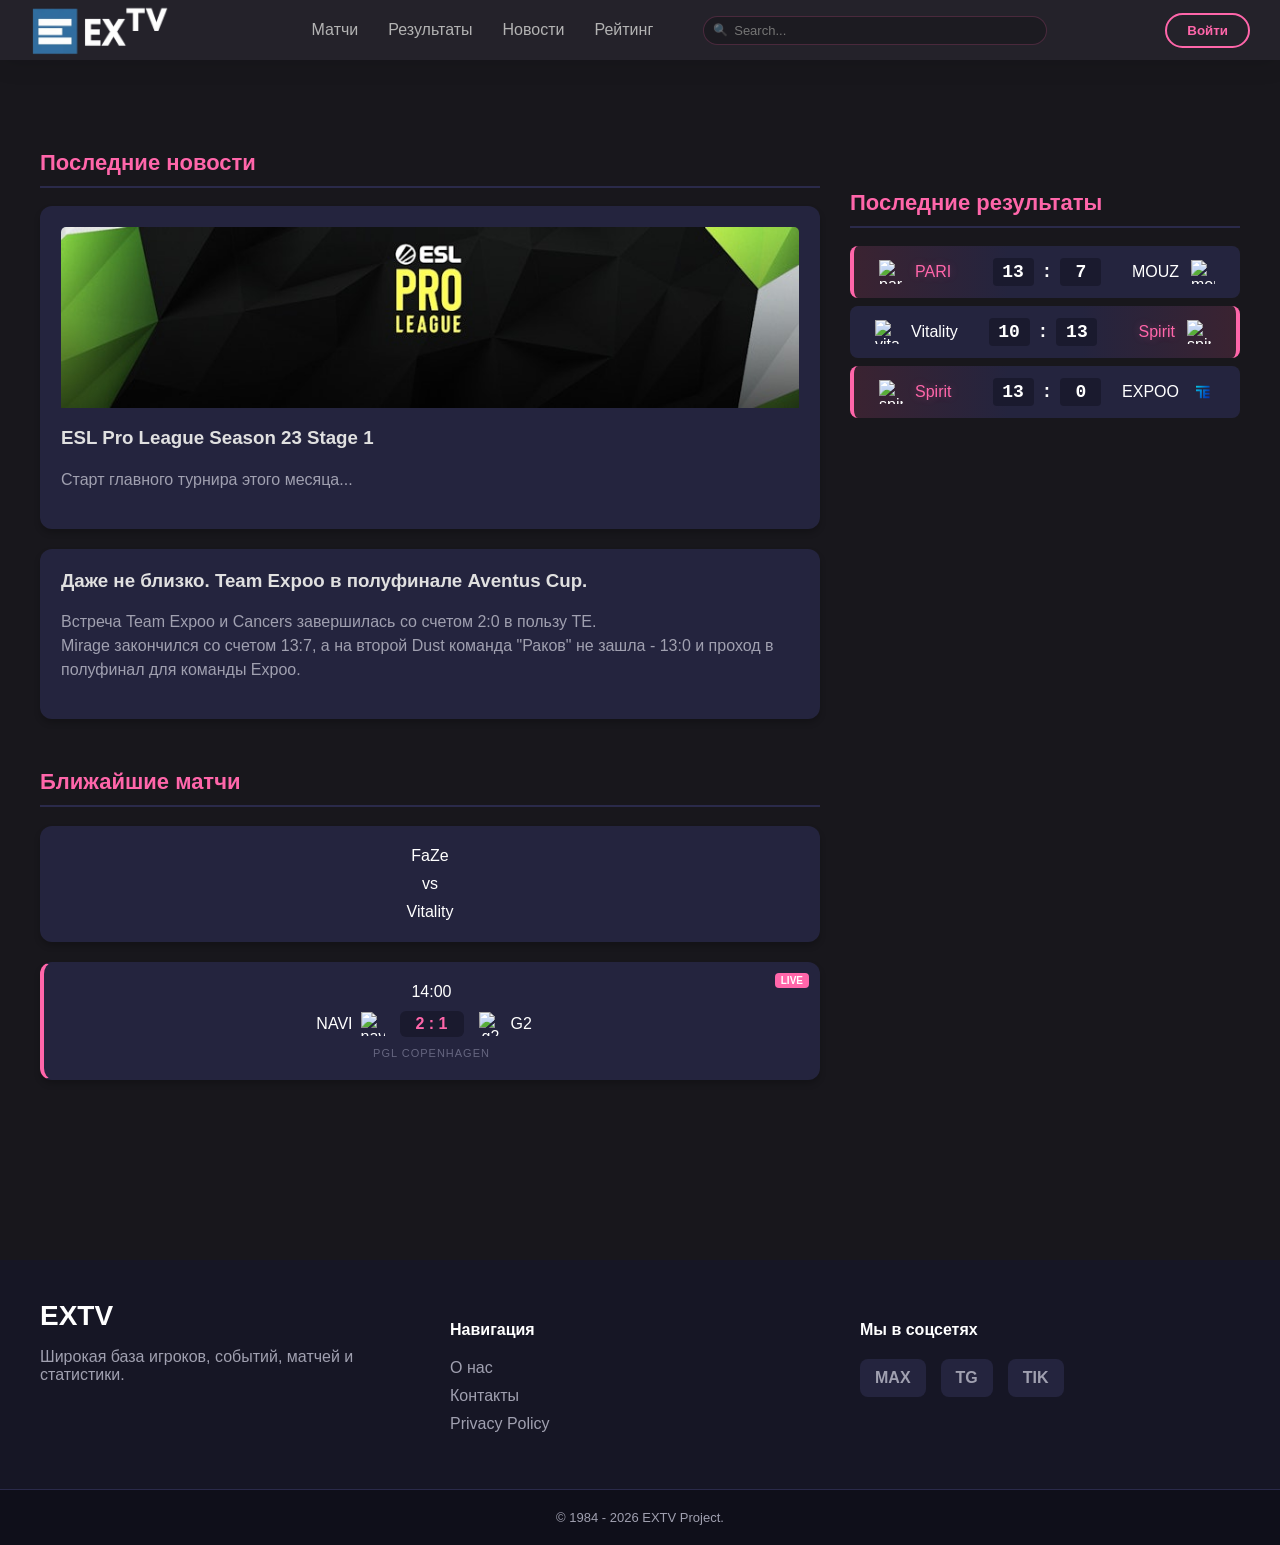
==== commit cb770940: "Add files via upload" ====
--- a/index.html
+++ b/index.html
@@ -2,6 +2,7 @@
 <html lang="ru">
 <head>
     <meta charset="UTF-8">
+    <meta name="viewport" content="width=device-width, initial-scale=1.0">
     <title>Counter-Strike News | EXTV</title>
     <link rel="stylesheet" href="style.css">
     <link rel="shortcut icon" href="images/logo4.png" type="image/x-icon">
@@ -37,7 +38,7 @@
             
             <div class="news-card">
                 <div class="news-image-container">
-                    <img src="images/epl23.png" alt="news" class="news-img">
+                    <img src="images/epl23.png" alt="ESL Pro League Season 23 banner" class="news-img">
                 </div>
                 <div class="news-content">
                     <h3>ESL Pro League Season 23 Stage 1</h3> 
@@ -58,7 +59,7 @@
     <h2>Последние результаты</h2>
 
     <div class="result-row win-left"> <div class="result-team left">
-            <img src="https://img-cdn.hltv.org/teamlogo/MFcDe-M8wfGOUU6x4sRELR.png?ixlib=java-2.1.0&w=100&s=dccd3a3351064dd1ab9afebbed8443a9" alt="logo">
+            <img src="https://img-cdn.hltv.org/teamlogo/MFcDe-M8wfGOUU6x4sRELR.png?ixlib=java-2.1.0&w=100&s=dccd3a3351064dd1ab9afebbed8443a9" alt="parivision logo">
             <span class="team-name">PARI</span>
         </div>
 
@@ -70,13 +71,13 @@
 
         <div class="result-team right">
             <span class="team-name">MOUZ</span>
-            <img src="https://img-cdn.hltv.org/teamlogo/IejtXpquZnE8KqYPB1LNKw.svg?ixlib=java-2.1.0&s=7fd33b8def053fbfd8fdbb58e3bdcd3c" alt="logo">
+            <img src="https://img-cdn.hltv.org/teamlogo/IejtXpquZnE8KqYPB1LNKw.svg?ixlib=java-2.1.0&s=7fd33b8def053fbfd8fdbb58e3bdcd3c" alt="mouz logo">
         </div>
     </div>
 
     <div class="result-row win-right">
         <div class="result-team left">
-            <img src="https://img-cdn.hltv.org/teamlogo/yeXBldn9w8LZCgdElAenPs.png?ixlib=java-2.1.0&w=100&s=a0731380d1075205aadb30905a49da55" alt="logo">
+            <img src="https://img-cdn.hltv.org/teamlogo/yeXBldn9w8LZCgdElAenPs.png?ixlib=java-2.1.0&w=100&s=a0731380d1075205aadb30905a49da55" alt="vitality logo">
             <span class="team-name">Vitality</span>
         </div>
 
@@ -87,13 +88,13 @@
         </div>
 
         <div class="result-team right">
-            <span class="team-name">Spirit</span>
-            <img src="https://img-cdn.hltv.org/teamlogo/ywdn4tmAvXfllLeV2SkkvF.png?ixlib=java-2.1.0&w=100&s=e441b77b1cafbca20ba9f667caca56f4" alt="logo">
+            <span class="team-name"><a class="team-name" href="team-spirit.html">Spirit</a></span>
+            <img src="https://img-cdn.hltv.org/teamlogo/ywdn4tmAvXfllLeV2SkkvF.png?ixlib=java-2.1.0&w=100&s=e441b77b1cafbca20ba9f667caca56f4" alt="spirit logo">
         </div>
     </div>
 
     <div class="result-row win-left"> <div class="result-team left">
-            <img src="https://img-cdn.hltv.org/teamlogo/ywdn4tmAvXfllLeV2SkkvF.png?ixlib=java-2.1.0&w=100&s=e441b77b1cafbca20ba9f667caca56f4" alt="logo">
+            <img src="https://img-cdn.hltv.org/teamlogo/ywdn4tmAvXfllLeV2SkkvF.png?ixlib=java-2.1.0&w=100&s=e441b77b1cafbca20ba9f667caca56f4" alt="spirit logo">
             <span class="team-name">Spirit</span>
         </div>
 
@@ -105,7 +106,7 @@
 
         <div class="result-team right">
             <span class="team-name">EXPOO</span>
-            <img src="images/expoologo.png" alt="logo">
+            <img src="images/expoologo.png" alt="expoo logo">
         </div>
     </div>
 
@@ -125,14 +126,14 @@
     <div class="match-teams">
         <div class="team">
             <span class="team-name">NAVI</span>
-            <img src="https://img-cdn.hltv.org/teamlogo/9iMirAi7ArBLNU8p3kqUTZ.svg?ixlib=java-2.1.0&s=4dd8635be16122656093ae9884675d0c" alt="logo"> </div>
+            <img src="https://img-cdn.hltv.org/teamlogo/9iMirAi7ArBLNU8p3kqUTZ.svg?ixlib=java-2.1.0&s=4dd8635be16122656093ae9884675d0c" alt="navi logo"> </div>
         
         <div class="match-score">
             <span>2</span> : <span>1</span>
         </div>
         
         <div class="team">
-            <img src="https://img-cdn.hltv.org/teamlogo/zFLwAELOD15BjJSDMMNBWQ.png?ixlib=java-2.1.0&w=100&s=88aeba1564bc27de69fb2302e47e1a7c" alt="logo">
+            <img src="https://img-cdn.hltv.org/teamlogo/zFLwAELOD15BjJSDMMNBWQ.png?ixlib=java-2.1.0&w=100&s=88aeba1564bc27de69fb2302e47e1a7c" alt="g2 logo">
             <span class="team-name">G2</span>
         </div>
     </div>
--- a/style.css
+++ b/style.css
@@ -97,7 +97,9 @@
 
 a {
     text-decoration: none;
-}
+    color: var(--text-primary);
+}
+
 
 /* ============================================= */
 /* 3. LAYOUT (МАКЕТ)                             */
@@ -450,6 +452,7 @@
     border-radius: var(--radius-lg);
     overflow: hidden;
     margin-top: 20px;
+    overflow: auto;
 }
 
 .ranking-table th {
@@ -891,6 +894,84 @@
 }
 
 /* ============================================= */
+/* TEAM PAGE                                     */
+/* ============================================= */
+
+.team-header-card {
+    background: linear-gradient(135deg, var(--bg-card) 0%, var(--bg-dark-deep) 100%);
+    border-radius: var(--radius-xl);
+    padding: 40px;
+    display: flex;
+    justify-content: space-between;
+    align-items: center;
+    margin-bottom: 40px;
+    border: 1px solid var(--border-accent);
+}
+
+.team-main-info {
+    display: flex;
+    align-items: center;
+    gap: 30px;
+}
+
+.team-page .team-name {
+    font-size: 36px;
+    margin: 0;
+}
+
+.team-country {
+    color: var(--text-secondary);
+}
+
+.team-ranking span {
+    color: var(--accent);
+    font-weight: bold;
+}
+
+.team-stats {
+    display: flex;
+    gap: 30px;
+}
+
+.team-stat {
+    text-align: center;
+}
+
+.team-lineup {
+    display: grid;
+    grid-template-columns: repeat(5, 1fr);
+    gap: 20px;
+}
+
+.lineup-player {
+    background: var(--bg-card);
+    padding: 20px 15px;
+    border-radius: var(--radius-md);
+    text-align: center;
+    transition: var(--transition-fast);
+}
+
+.lineup-player img {
+    width: 118px;
+    height: 123px;
+    border-radius: 10px;
+    object-fit: cover;
+    margin-bottom: 10px;
+}
+
+.lineup-player:hover {
+    background: var(--accent);
+    transform: translateY(-5px);
+}
+
+.flag {
+    width: 18px;
+    height: 12px;
+    margin-right: 6px;
+}
+
+
+/* ============================================= */
 /* 9. FOOTER (ПОДВАЛ)                            */
 /* ============================================= */
 .footer {
@@ -1021,200 +1102,139 @@
     from { width: 0; }
 }
 
-/* ============================================= */
-/* 12. RESPONSIVE (АДАПТАЦИЯ)                    */
-/* ============================================= */
-
-/* --- 900px --- */
-@media (max-width: 900px) {
+
+
+
+
+
+
+
+
+
+
+/* ===== 1024px ===== */
+
+@media (max-width: 1024px) {
+    .main-grid {
+        grid-template-columns: 2fr 1fr;
+        gap: 20px;
+    }
+}
+
+/* ===== 768px ===== */
+
+@media (max-width: 768px) {
+
+    /* ===== MAIN GRID ===== */
     .main-grid {
         grid-template-columns: 1fr;
-        margin: 20px auto;
-    }
-
-    .content-right {
-        order: -1;
-    }
-
+    }
+
+    .sidebar {
+        order: 2;
+    }
+
+    /* ===== HEADER ===== */
     .header {
-        flex-direction: column;
+        flex-wrap: wrap;
         height: auto;
         padding: 15px;
-        gap: 15px;
+        gap: 10px;
     }
 
     .header-nav {
-        gap: 15px;
-        font-size: 14px;
+        flex-direction: column;
+        gap: 10px;
+        width: 100%;
+        align-items: center;
     }
 
     .header-search {
-        width: 40px;
-    }
-
-    .header-search input {
-        padding-left: 30px;
-    }
-
-    .header-search input:focus {
-        width: 150px;
-    }
-}
-
-/* --- 1024px --- */
-@media (max-width: 1024px) {
-    .main-grid {
-        padding: 0 15px;
-    }
-
-    .header-search {
-        width: 150px;
-    }
-}
-
-/* --- 768px (Mobile) --- */
-@media (max-width: 768px) {
-
-    /* Header */
-    .header {
-        flex-wrap: wrap;
-        padding: 10px 15px;
-        height: auto;
-        gap: 12px;
-    }
-
-    .header-logo img {
-        height: 40px;
-    }
-
-    .header-nav {
-        order: 3;
         width: 100%;
-        justify-content: center;
-        flex-wrap: wrap;
-        gap: 10px;
-        margin-top: 5px;
-    }
-
-    .header-nav a {
-        font-size: 14px;
-        padding: 5px 8px;
-    }
-
-    .header-search {
-        order: 2;
-        width: 100%;
-        max-width: none;
-        margin: 5px 0;
-    }
-
-    .header-search input {
-        width: 100%;
-        padding: 10px 15px 10px 35px;
-        font-size: 14px;
-    }
-
-    .header-search input:focus {
-        width: 100%;
-    }
-
-    .header-profile {
-        order: 1;
-        margin-left: auto;
-    }
-
-    .login-btn {
-        padding: 6px 16px;
-        font-size: 13px;
-    }
-
-    /* Content */
-    .main-grid {
-        margin: 20px auto;
-        padding: 0 15px;
-    }
-
-    .news-card, .match-card, .result-row {
-        padding: 15px;
-        margin-bottom: 15px;
-    }
-
-    h2 {
-        font-size: 20px;
-        padding-bottom: 8px;
-    }
-
-    h3 {
-        font-size: 18px;
-    }
-
-    /* Player Page */
+        max-width: 100%;
+        margin: 10px 0;
+    }
+
+    /* ===== PLAYER HEADER ===== */
     .player-header-card {
         flex-direction: column;
-        padding: 25px 20px;
+        align-items: center;
         text-align: center;
-        gap: 25px;
+        gap: 30px;
+        padding: 25px;
     }
 
     .player-info-main {
         flex-direction: column;
-        text-align: center;
-        gap: 20px;
-    }
-
-    .player-avatar {
-        width: 120px;
-        height: 120px;
-    }
-
-    .player-nickname {
-        font-size: 32px;
-    }
-
-    .player-real-name {
-        font-size: 16px;
+        align-items: center;
+        margin-right: 0;
     }
 
     .player-stats-grid {
-        grid-template-columns: repeat(3, 1fr);
-        gap: 10px;
-    }
-
-    .stat-value {
-        font-size: 24px;
-    }
-
-    .stat-label {
-        font-size: 11px;
-    }
-
-    .player-skills {
-        width: 100%;
-        max-width: 300px;
-        margin: 0 auto;
-    }
-
-    /* Tables */
-    .table-wrapper {
-        overflow-x: auto;
-        -webkit-overflow-scrolling: touch;
-    }
-
-    .ranking-table {
-        min-width: 600px;
-        font-size: 14px;
-    }
-
-    .ranking-table th,
-    .ranking-table td {
-        padding: 12px 8px;
-    }
-
-    /* Match Hero */
+        grid-template-columns: 1fr;
+    }
+
+    .player-right-side {
+        align-items: center;
+    }
+
+    /* ===== MATCH HERO ===== */
     .match-score-hero {
         flex-direction: column;
-        padding: 25px 20px;
         gap: 20px;
+        text-align: center;
+    }
+
+    /* ===== LINEUPS ===== */
+    .lineups-section {
+        grid-template-columns: 1fr;
+    }
+
+    .team-header-card {
+        flex-direction: column;
+        gap: 30px;
+        text-align: center;
+    }
+
+    .team-stats {
+        justify-content: center;
+    }
+
+    .team-lineup {
+        grid-template-columns: repeat(2, 1fr);
+    }
+
+    .team-lineup {
+        justify-content: center;
+    }
+
+    .lineup-player {
+        width: 140px;
+    }
+
+    .lineup-player img {
+        width: 100px;
+        height: 105px;
+    }
+
+}
+
+
+
+/* ===== 480px ===== */
+
+@media (max-width: 480px) {
+
+    body {
+        font-size: 14px;
+    }
+
+    .player-nickname {
+        font-size: 28px;
+    }
+
+    .score-main {
+        font-size: 32px;
     }
 
     .team-logo-big {
@@ -1222,81 +1242,13 @@
         height: 60px;
     }
 
-    .score-main {
-        font-size: 36px;
-    }
-
-    .match-teams {
-        flex-direction: column;
-        gap: 8px;
-    }
-
-    .team:first-child,
-    .team:last-child {
-        justify-content: center;
-    }
-
-    /* Footer */
-    .footer-content {
-        flex-direction: column;
-        text-align: center;
-        gap: 25px;
-        padding: 0 20px 30px;
-    }
-
-    .social-icons {
-        justify-content: center;
-    }
-
-    /* Touch-friendly */
-    a, button, .login-btn, .news-card, .match-card {
-        min-height: 44px;
-        display: inline-flex;
-        align-items: center;
-        justify-content: center;
-    }
-
-    .news-card a, .result-team a {
-        min-height: auto;
-        display: inline;
-    }
-}
-
-/* --- 360px (Small Phones) --- */
-@media (max-width: 360px) {
-    .player-nickname {
-        font-size: 28px;
-    }
-
-    .player-stats-grid {
+    .stat-value {
+        font-size: 22px;
+    }
+
+    .team-lineup {
         grid-template-columns: 1fr;
     }
 
-    .trophy-list {
-        flex-wrap: wrap;
-        justify-content: center;
-    }
-
-    .header-nav a {
-        font-size: 13px;
-        padding: 4px 6px;
-    }
-}
-
-/* --- Touch Optimizations --- */
-@media (max-width: 768px) {
-    .news-card:hover,
-    .match-card:hover,
-    .player-card:hover {
-        transform: none;
-        border-color: transparent;
-        box-shadow: 0 4px 6px rgba(0, 0, 0, 0.2);
-    }
-
-    .news-card:active,
-    .match-card:active,
-    .login-btn:active {
-        transform: scale(0.98);
-        opacity: 0.9;
-    }
-}+}
+
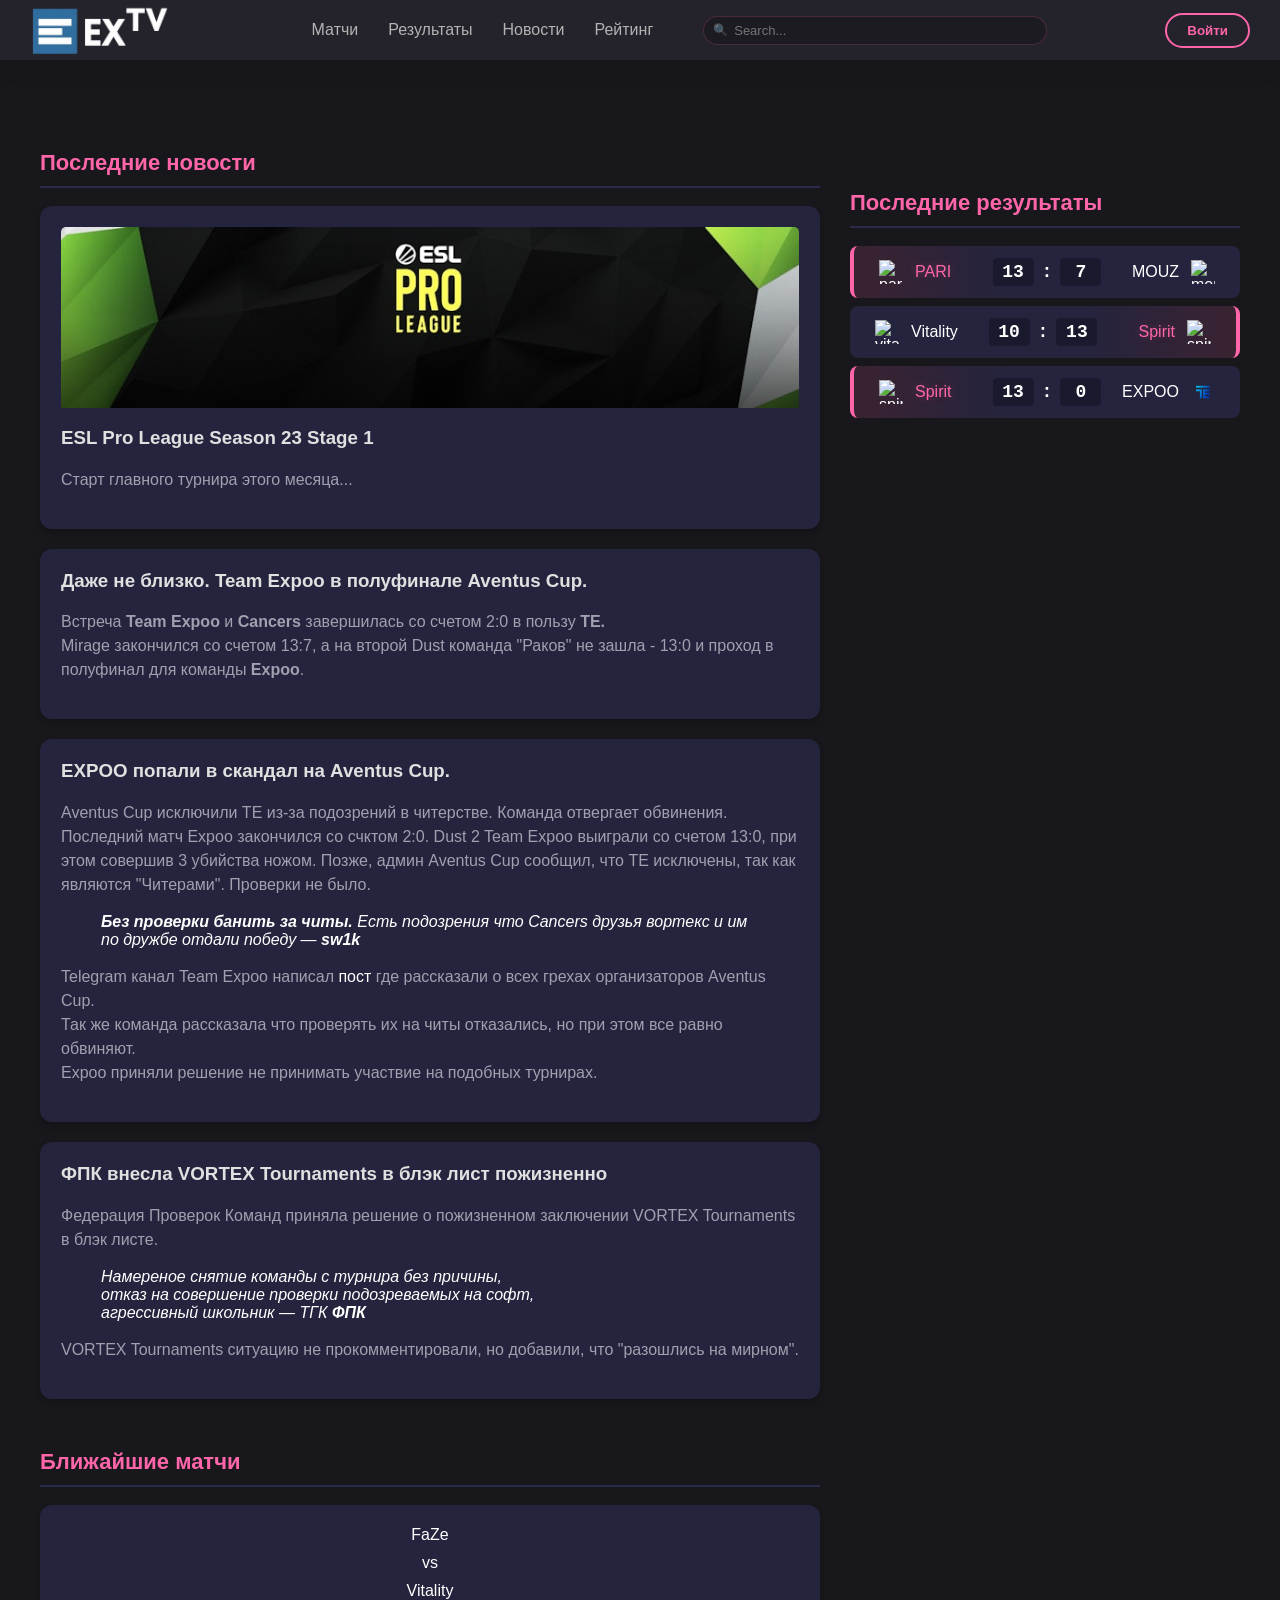
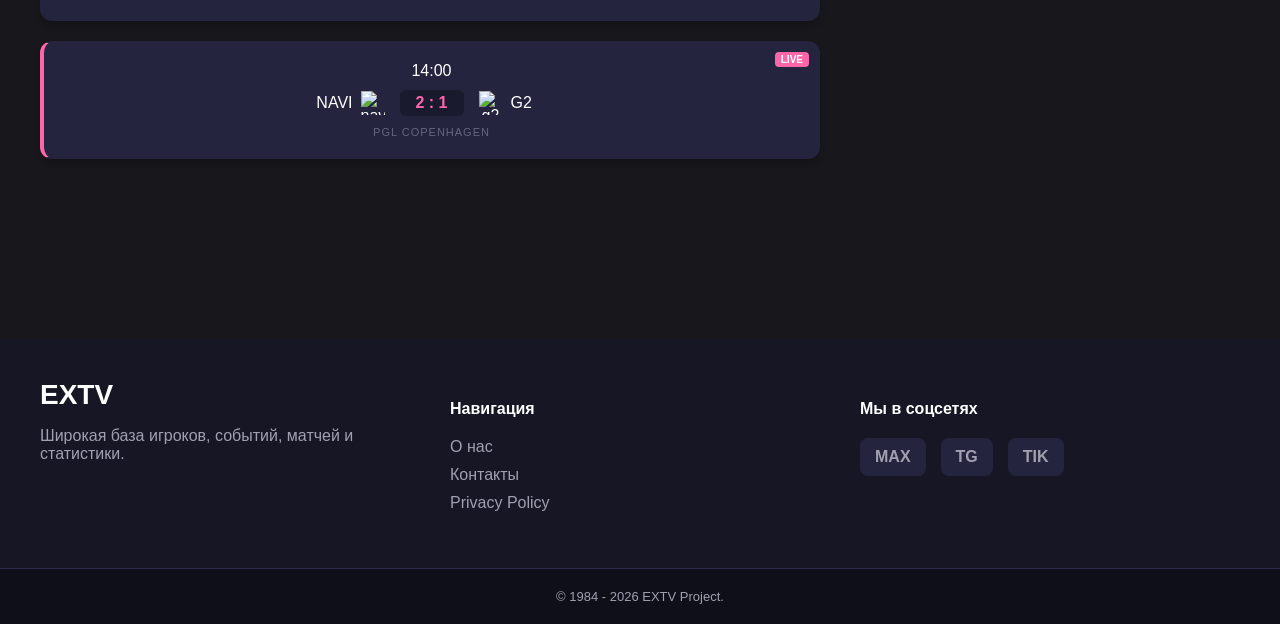
==== commit 73af57a0: "Add files via upload" ====
--- a/index.html
+++ b/index.html
@@ -48,11 +48,46 @@
             
             <div class="news-card">
                 <h3>Даже не близко. Team Expoo в полуфинале Aventus Cup.</h3>
-                <p>Встреча Team Expoo и Cancers завершилась со счетом 2:0 в пользу TE. <br>
-                    Mirage закончился со счетом 13:7, а на второй Dust команда "Раков" не зашла - 13:0 и проход в полуфинал для команды Expoo.
+                <p>Встреча <b>Team Expoo</b> и <b>Cancers</b> завершилась со счетом 2:0 в пользу <b>TE.</b> <br>
+                    Mirage закончился со счетом 13:7, а на второй Dust команда "Раков" не зашла - 13:0 и проход в полуфинал для команды <b>Expoo</b>.
                 </p>
                 
             </div>
+
+            <div class="news-card">
+                <h3>EXPOO попали в скандал на Aventus Cup.</h3>
+                <p>Aventus Cup исключили TE из-за подозрений в читерстве. Команда отвергает обвинения.
+                Последний матч Expoo закончился со счктом 2:0. Dust 2 Team Expoo выиграли со счетом 13:0, при этом совершив 3 убийства ножом. 
+                Позже, админ Aventus Cup сообщил, что TE исключены, так как являются "Читерами". Проверки не было. 
+                <blockquote><i><b>Без проверки банить за читы.</b> Есть подозрения что Cancers друзья вортекс и им по дружбе отдали победу</i> — <cite><b>sw1k</b></cite></blockquote>
+                </p>
+                <p>
+                    Telegram канал Team Expoo написал <a href="https://t.me/ExpooTeam/448">пост</a> где рассказали о всех грехах организаторов Aventus Cup. <br>
+                    Так же команда рассказала что проверять их на читы отказались, но при этом все равно обвиняют. <br>
+                    Expoo приняли решение не принимать участвие на подобных турнирах.
+                </p>
+                
+            </div>
+
+            <div class="news-card">
+                <h3>ФПК внесла VORTEX Tournaments в блэк лист пожизненно</h3>
+                <p>
+                    Федерация Проверок Команд приняла решение о пожизненном заключении VORTEX Tournaments в блэк листе. <br>
+                    <blockquote>
+                        <i>
+                        Намереное снятие команды с турнира без причины, <br>
+                        отказ на совершение проверки подозреваемых на софт, <br>
+                        агрессивный школьник — <cite>ТГК <b>ФПК</b></cite>
+                        </i>
+                    </blockquote>       
+                </p>
+                <p>
+                    VORTEX Tournaments ситуацию не прокомментировали, но добавили, что "разошлись на мирном".
+                </p>
+                
+            </div>
+
+   
         </section>
 
         <section class="results-section">
@@ -88,14 +123,18 @@
         </div>
 
         <div class="result-team right">
-            <span class="team-name"><a class="team-name" href="team-spirit.html">Spirit</a></span>
+            <a href="team-spirit.html">
+            <span class="team-name">Spirit</span>
+            </a>
             <img src="https://img-cdn.hltv.org/teamlogo/ywdn4tmAvXfllLeV2SkkvF.png?ixlib=java-2.1.0&w=100&s=e441b77b1cafbca20ba9f667caca56f4" alt="spirit logo">
         </div>
     </div>
 
     <div class="result-row win-left"> <div class="result-team left">
             <img src="https://img-cdn.hltv.org/teamlogo/ywdn4tmAvXfllLeV2SkkvF.png?ixlib=java-2.1.0&w=100&s=e441b77b1cafbca20ba9f667caca56f4" alt="spirit logo">
+            <a href="team-spirit.html">
             <span class="team-name">Spirit</span>
+            </a>
         </div>
 
         <div class="result-score">
@@ -105,7 +144,9 @@
         </div>
 
         <div class="result-team right">
+            <a href="team-expoo.html">
             <span class="team-name">EXPOO</span>
+            </a>
             <img src="images/expoologo.png" alt="expoo logo">
         </div>
     </div>
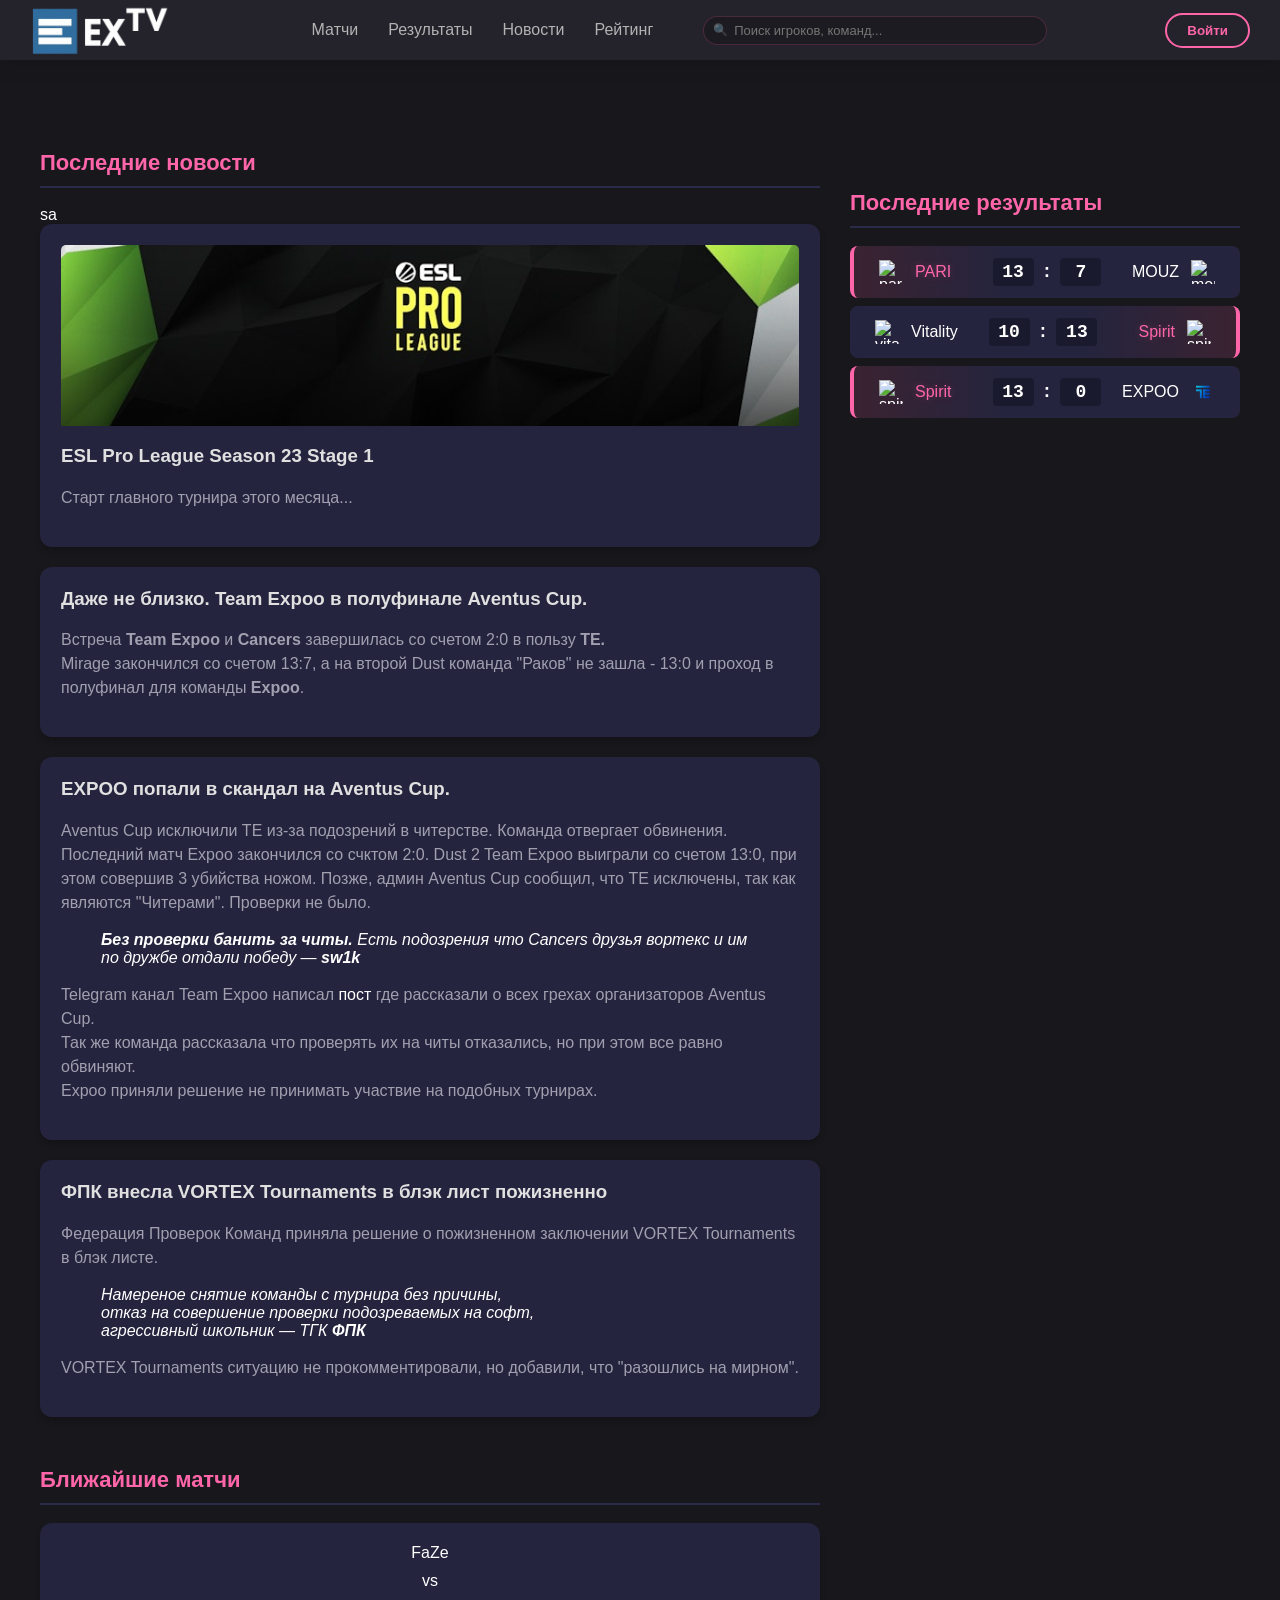
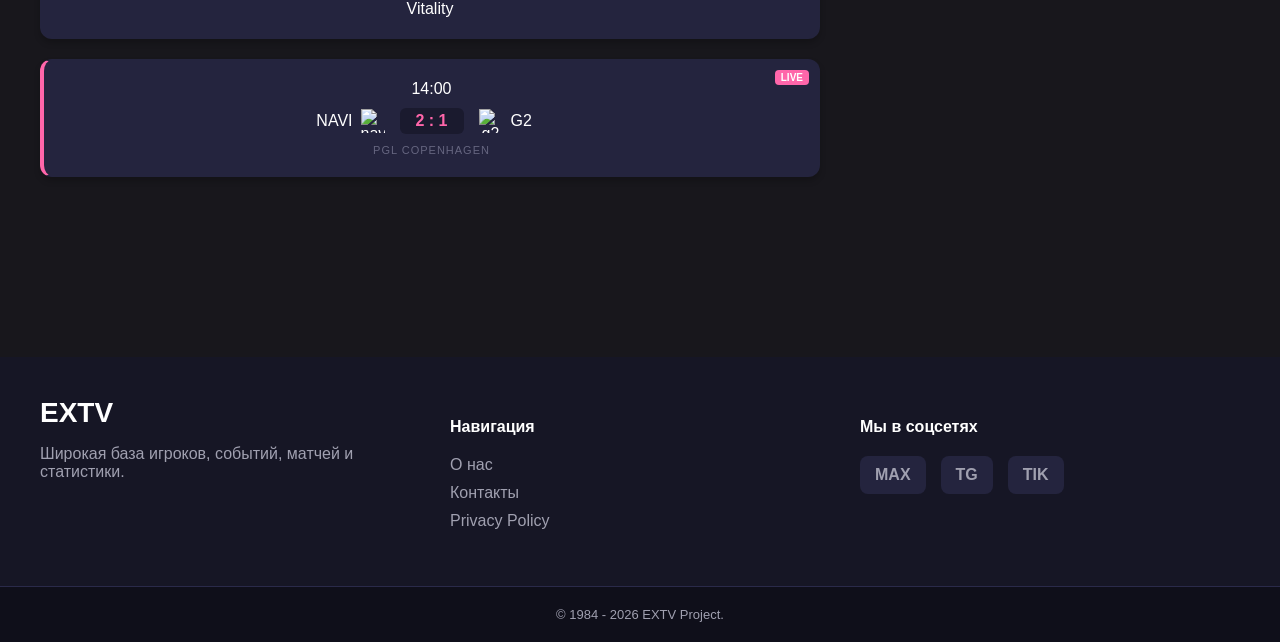
==== commit 757dab56: "Add files via upload" ====
--- a/index.html
+++ b/index.html
@@ -9,33 +9,21 @@
 </head>
 <body>
 
-    <header class="header">
-    <div class="header-logo">
-        <a href="index.html"><img src="images/logowhite.png" alt="EXTV"></a>
-    </div>
-
-    <nav class="header-nav">
-        <a href="matches.html">Матчи</a>
-        <a href="results.html">Результаты</a>
-        <a href="index.html">Новости</a>
-        <a href="ranking.html">Рейтинг</a>
-        
-        <div class="header-search">
-            <input type="text" placeholder="Search..." id="globalSearch">
-            <span class="search-icon">🔍</span>
-        </div>
-    </nav>
-
-    <div class="header-profile">
-        <button class="login-btn">Войти</button>
-    </div>
-</header>
+    <div id="header"></div>
+
+<script>
+fetch("header.html")
+  .then(response => response.text())
+  .then(data => {
+    document.getElementById("header").innerHTML = data;
+  });
+</script>
 
     <main class="main-grid">
         
         <section class="content-left">
             <h2>Последние новости</h2>
-            
+            <a href="team.html">sa</a>
             <div class="news-card">
                 <div class="news-image-container">
                     <img src="images/epl23.png" alt="ESL Pro League Season 23 banner" class="news-img">
@@ -58,9 +46,11 @@
                 <h3>EXPOO попали в скандал на Aventus Cup.</h3>
                 <p>Aventus Cup исключили TE из-за подозрений в читерстве. Команда отвергает обвинения.
                 Последний матч Expoo закончился со счктом 2:0. Dust 2 Team Expoo выиграли со счетом 13:0, при этом совершив 3 убийства ножом. 
-                Позже, админ Aventus Cup сообщил, что TE исключены, так как являются "Читерами". Проверки не было. 
+                Позже, админ Aventus Cup сообщил, что TE исключены, так как являются "Читерами". Проверки не было.
+                </p>
+
                 <blockquote><i><b>Без проверки банить за читы.</b> Есть подозрения что Cancers друзья вортекс и им по дружбе отдали победу</i> — <cite><b>sw1k</b></cite></blockquote>
-                </p>
+                
                 <p>
                     Telegram канал Team Expoo написал <a href="https://t.me/ExpooTeam/448">пост</a> где рассказали о всех грехах организаторов Aventus Cup. <br>
                     Так же команда рассказала что проверять их на читы отказались, но при этом все равно обвиняют. <br>
@@ -225,6 +215,6 @@
         </div>
     </div>
 
-<script src="script.js"></script>
+<script src="/js/data-loader.js"></script>
 </body>
 </html>
--- a/style.css
+++ b/style.css
@@ -906,7 +906,21 @@
     align-items: center;
     margin-bottom: 40px;
     border: 1px solid var(--border-accent);
-}
+    position: relative;
+    overflow: hidden;
+}
+
+.team-header-card::before {
+    content: "";
+    position: absolute;
+    top: -50%;
+    right: -20%;
+    width: 300px;
+    height: 300px;
+    background: radial-gradient(circle, var(--accent-glow) 0%, transparent 70%);
+    filter: blur(60px);
+}
+
 
 .team-main-info {
     display: flex;
@@ -939,16 +953,18 @@
 
 .team-lineup {
     display: grid;
-    grid-template-columns: repeat(5, 1fr);
+    /*grid-template-columns: repeat(5, 1fr);*/
+    grid-template-columns: repeat(auto-fit, minmax(140px, 1fr));
     gap: 20px;
 }
 
 .lineup-player {
     background: var(--bg-card);
     padding: 20px 15px;
-    border-radius: var(--radius-md);
+    border-radius: var(--radius-lg);
     text-align: center;
-    transition: var(--transition-fast);
+    transition: all var(--transition-normal);
+    border: 1px solid transparent;
 }
 
 .lineup-player img {
@@ -957,11 +973,24 @@
     border-radius: 10px;
     object-fit: cover;
     margin-bottom: 10px;
+    transition: transform 0.3s;
+}
+
+.lineup-player:hover img {
+    transform: scale(1.05);
 }
 
 .lineup-player:hover {
-    background: var(--accent);
-    transform: translateY(-5px);
+    background: var(--bg-card-hover);
+    transform: translateY(-6px);
+    border-color: var(--accent);
+    box-shadow: 0 10px 25px var(--accent-rgba);
+}
+
+.lineup-player span {
+    display: block;
+    font-weight: 600;
+    margin-top: 5px;
 }
 
 .flag {
@@ -970,6 +999,46 @@
     margin-right: 6px;
 }
 
+.team-match {
+    background: var(--bg-card);
+    padding: 8px 0;
+    border-radius: var(--radius-md);
+    margin-bottom: 10px;
+    border-bottom: 1px solid #2a2a2a;
+    display: grid;
+    grid-template-columns: 1fr auto 1fr;
+    align-items: center;
+}
+
+.team-left {
+    text-align: right;
+    padding-right: 10px;
+}
+
+.team-right {
+    text-align: left;
+    padding-left: 10px;
+}
+
+.team-match-team {
+    display: flex;
+    align-items: center;
+    gap: 8px;
+}
+
+.team-match-logo {
+    width: 20px;
+    height: 20px;
+    object-fit: contain;
+}
+
+.team-match-score {
+    color: var(--accent);
+    font-weight: bold;
+    padding: 0 15px;
+    text-align: center;
+    min-width: 60px;
+}
 
 /* ============================================= */
 /* 9. FOOTER (ПОДВАЛ)                            */
@@ -1201,10 +1270,7 @@
     }
 
     .team-lineup {
-        grid-template-columns: repeat(2, 1fr);
-    }
-
-    .team-lineup {
+        grid-template-columns: repeat(2, 1fr); 
         justify-content: center;
     }
 
